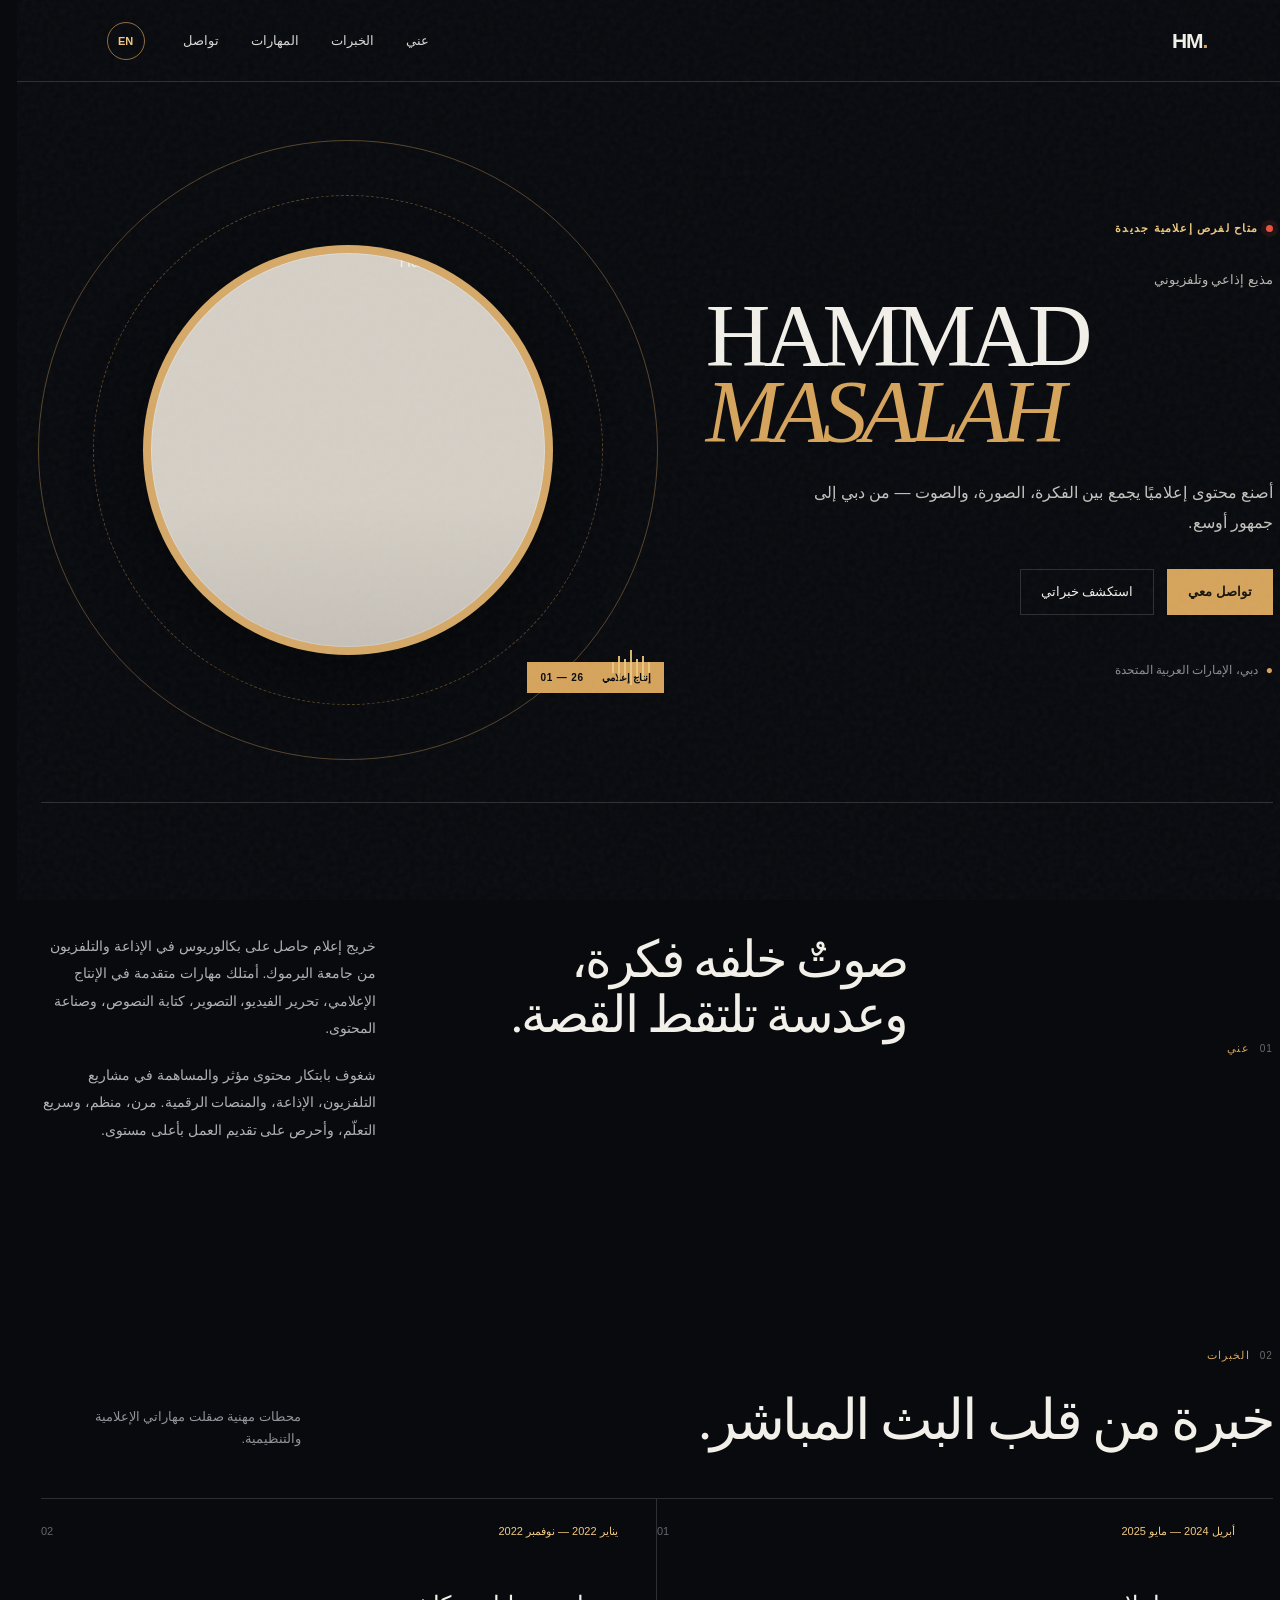
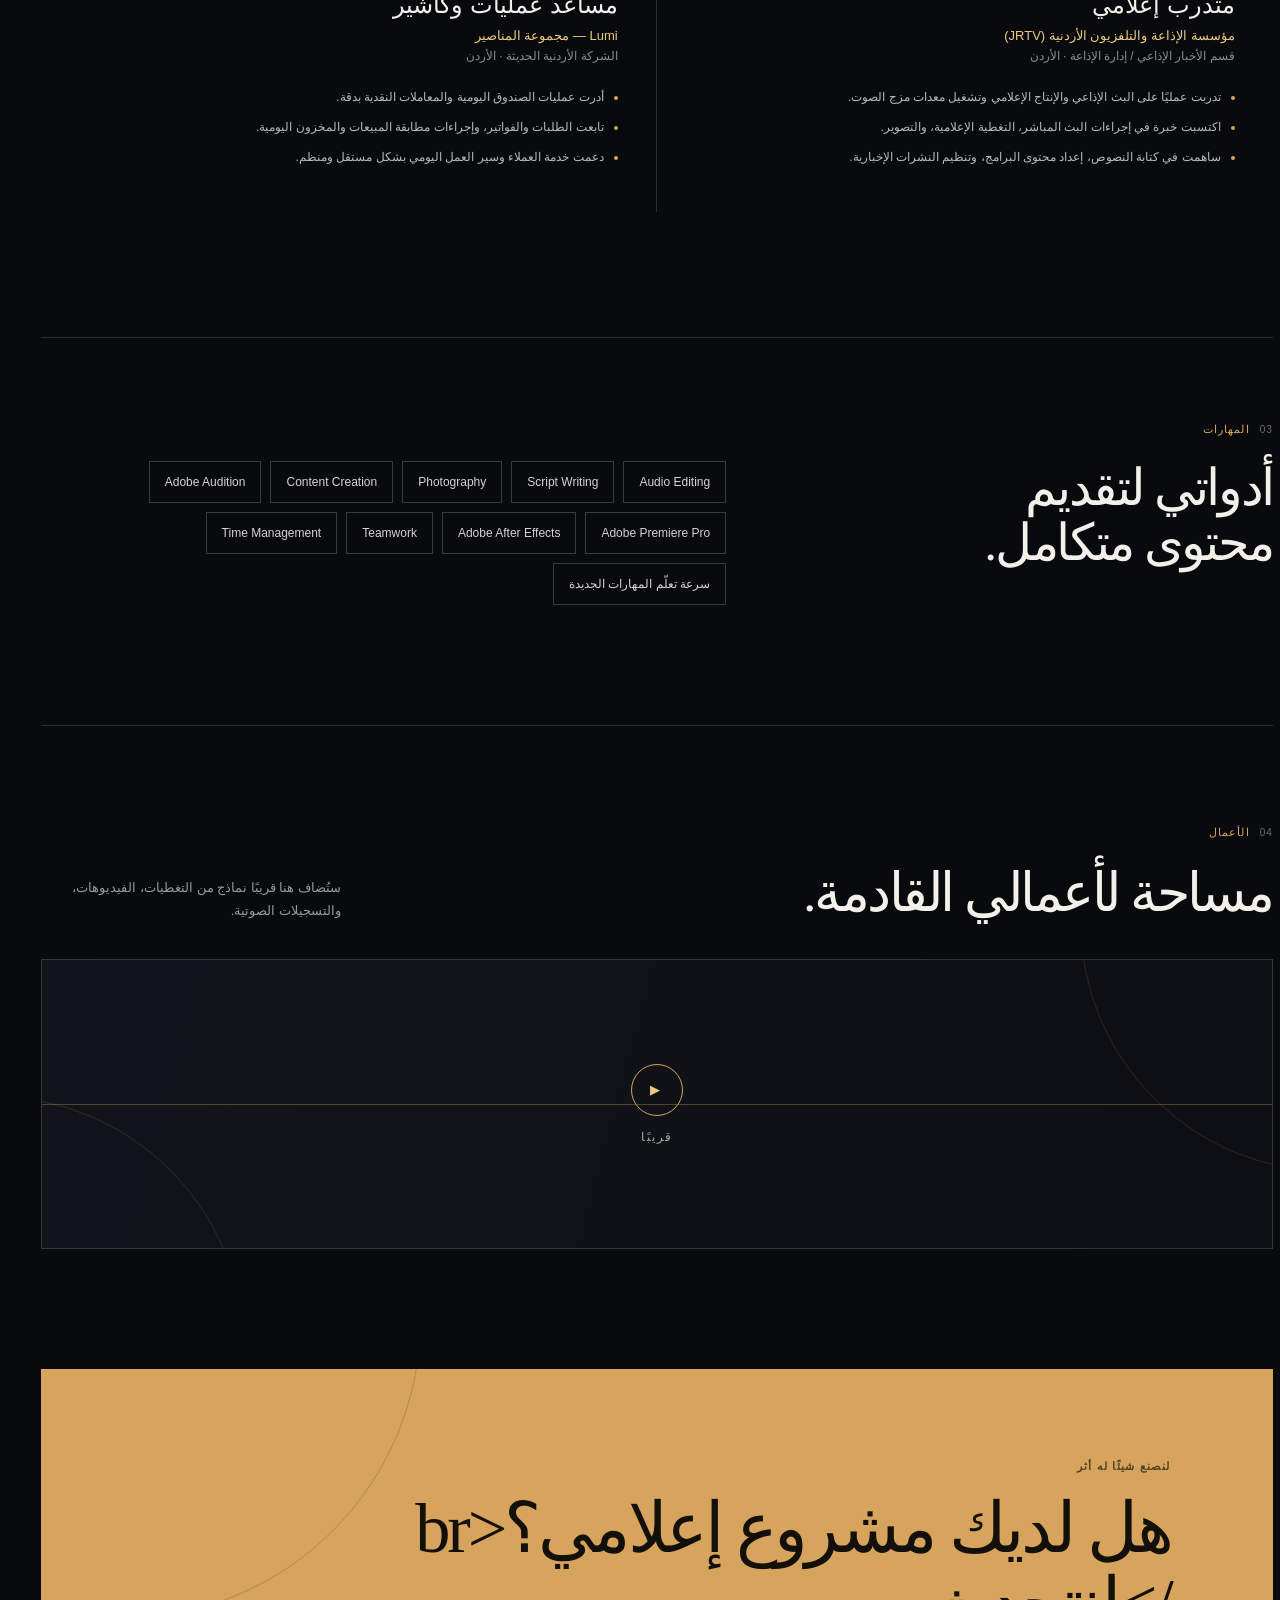
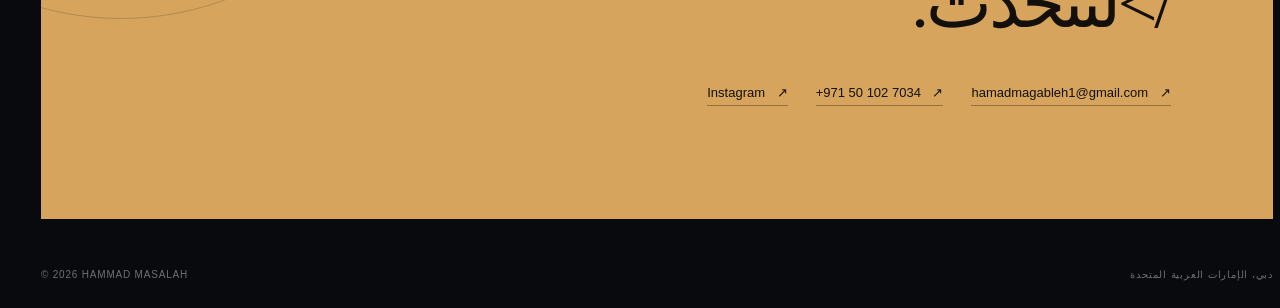
==== index.html @ a9744c27 "Add files via upload" ====
<!doctype html>
<html lang="ar" dir="rtl">
  <head>
    <meta charset="UTF-8" />
    <meta name="viewport" content="width=device-width, initial-scale=1.0" />
    <meta name="description" content="Hammad Masalah — Radio & Television Broadcaster and Media Production Professional based in Dubai." />
    <title>Hammad Masalah | Media Portfolio</title>
    <link rel="stylesheet" href="styles.css" />
  </head>
  <body>
    <div class="grain" aria-hidden="true"></div>

    <header class="site-header">
      <a class="brand" href="#top" aria-label="Hammad Masalah home">HM<span>.</span></a>
      <nav aria-label="التنقل الرئيسي">
        <a href="#about" data-ar="عني" data-en="About">عني</a>
        <a href="#experience" data-ar="الخبرات" data-en="Experience">الخبرات</a>
        <a href="#skills" data-ar="المهارات" data-en="Skills">المهارات</a>
        <a href="#contact" data-ar="تواصل" data-en="Contact">تواصل</a>
      </nav>
      <button class="language-toggle" type="button" aria-label="Switch to English">EN</button>
    </header>

    <main id="top">
      <section class="hero section-shell">
        <div class="hero-copy reveal">
          <div class="eyebrow"><span class="live-dot"></span><span data-ar="متاح لفرص إعلامية جديدة" data-en="Open to new media opportunities">متاح لفرص إعلامية جديدة</span></div>
          <p class="hero-kicker" data-ar="مذيع إذاعي وتلفزيوني" data-en="Radio & Television Broadcaster">مذيع إذاعي وتلفزيوني</p>
          <h1>HAMMAD<br /><em>MASALAH</em></h1>
          <p class="hero-summary" data-ar="أصنع محتوى إعلاميًا يجمع بين الفكرة، الصورة، والصوت — من دبي إلى جمهور أوسع." data-en="I create media content where story, image, and sound come together — from Dubai to a wider audience.">أصنع محتوى إعلاميًا يجمع بين الفكرة، الصورة، والصوت — من دبي إلى جمهور أوسع.</p>
          <div class="hero-actions">
            <a class="button button-primary" href="#contact" data-ar="تواصل معي" data-en="Get in touch">تواصل معي <span aria-hidden="true">↗</span></a>
            <a class="button button-quiet" href="#experience" data-ar="استكشف خبراتي" data-en="Explore my experience">استكشف خبراتي</a>
          </div>
          <div class="location"><span class="location-pin">●</span> <span data-ar="دبي، الإمارات العربية المتحدة" data-en="Dubai, United Arab Emirates">دبي، الإمارات العربية المتحدة</span></div>
        </div>

        <div class="portrait-wrap reveal">
          <div class="portrait-frame">
            <img src="assets/hammad-masalah.jpg" alt="Hammad Masalah" />
          </div>
          <div class="orbit orbit-one"></div>
          <div class="orbit orbit-two"></div>
          <div class="portrait-label">
            <span data-ar="إنتاج إعلامي" data-en="Media Production">إنتاج إعلامي</span>
            <strong>01 — 26</strong>
          </div>
          <div class="audio-lines" aria-hidden="true"><i></i><i></i><i></i><i></i><i></i><i></i><i></i></div>
        </div>
      </section>

      <section id="about" class="about section-shell">
        <div class="section-label"><span>01</span><span data-ar="عني" data-en="About me">عني</span></div>
        <div class="about-content">
          <h2 data-ar="صوتٌ خلفه فكرة، وعدسة تلتقط القصة." data-en="A voice with an idea, and a lens that captures the story.">صوتٌ خلفه فكرة، وعدسة تلتقط القصة.</h2>
          <div class="about-text">
            <p data-ar="خريج إعلام حاصل على بكالوريوس في الإذاعة والتلفزيون من جامعة اليرموك. أمتلك مهارات متقدمة في الإنتاج الإعلامي، تحرير الفيديو، التصوير، كتابة النصوص، وصناعة المحتوى." data-en="A media graduate with a Bachelor's degree in Radio and Television from Yarmouk University. I bring advanced skills in media production, video editing, photography, scriptwriting, and content creation.">خريج إعلام حاصل على بكالوريوس في الإذاعة والتلفزيون من جامعة اليرموك. أمتلك مهارات متقدمة في الإنتاج الإعلامي، تحرير الفيديو، التصوير، كتابة النصوص، وصناعة المحتوى.</p>
            <p data-ar="شغوف بابتكار محتوى مؤثر والمساهمة في مشاريع التلفزيون، الإذاعة، والمنصات الرقمية. مرن، منظم، وسريع التعلّم، وأحرص على تقديم العمل بأعلى مستوى." data-en="I am passionate about creating engaging content and contributing to television, radio, digital media, and creative projects. Flexible, organized, and a fast learner, I am committed to delivering work to the highest standard.">شغوف بابتكار محتوى مؤثر والمساهمة في مشاريع التلفزيون، الإذاعة، والمنصات الرقمية. مرن، منظم، وسريع التعلّم، وأحرص على تقديم العمل بأعلى مستوى.</p>
          </div>
        </div>
      </section>

      <section id="experience" class="experience section-shell">
        <div class="section-label"><span>02</span><span data-ar="الخبرات" data-en="Experience">الخبرات</span></div>
        <div class="experience-heading">
          <h2 data-ar="خبرة من قلب البث المباشر." data-en="Experience from the heart of live broadcasting.">خبرة من قلب البث المباشر.</h2>
          <p data-ar="محطات مهنية صقلت مهاراتي الإعلامية والتنظيمية." data-en="Professional milestones that shaped my media and organizational skills.">محطات مهنية صقلت مهاراتي الإعلامية والتنظيمية.</p>
        </div>
        <div class="timeline">
          <article class="experience-card">
            <div class="card-top"><span class="period" data-ar="أبريل 2024 — مايو 2025" data-en="Apr 2024 — May 2025">أبريل 2024 — مايو 2025</span><span class="number">01</span></div>
            <h3 data-ar="متدرب إعلامي" data-en="Media Intern">متدرب إعلامي</h3>
            <p class="company" data-ar="مؤسسة الإذاعة والتلفزيون الأردنية (JRTV)" data-en="Jordan Radio and Television Corporation (JRTV)">مؤسسة الإذاعة والتلفزيون الأردنية (JRTV)</p>
            <p class="department" data-ar="قسم الأخبار الإذاعي / إدارة الإذاعة · الأردن" data-en="Radio News Department / Radio Management · Jordan">قسم الأخبار الإذاعي / إدارة الإذاعة · الأردن</p>
            <ul>
              <li data-ar="تدربت عمليًا على البث الإذاعي والإنتاج الإعلامي وتشغيل معدات مزج الصوت." data-en="Completed hands-on training in radio broadcasting, media production, and audio-mixing equipment.">تدربت عمليًا على البث الإذاعي والإنتاج الإعلامي وتشغيل معدات مزج الصوت.</li>
              <li data-ar="اكتسبت خبرة في إجراءات البث المباشر، التغطية الإعلامية، والتصوير." data-en="Gained experience in live-broadcast procedures, media coverage, and photography.">اكتسبت خبرة في إجراءات البث المباشر، التغطية الإعلامية، والتصوير.</li>
              <li data-ar="ساهمت في كتابة النصوص، إعداد محتوى البرامج، وتنظيم النشرات الإخبارية." data-en="Contributed to scriptwriting, programme-content preparation, and organizing radio news bulletins.">ساهمت في كتابة النصوص، إعداد محتوى البرامج، وتنظيم النشرات الإخبارية.</li>
            </ul>
          </article>
          <article class="experience-card">
            <div class="card-top"><span class="period" data-ar="يناير 2022 — نوفمبر 2022" data-en="Jan 2022 — Nov 2022">يناير 2022 — نوفمبر 2022</span><span class="number">02</span></div>
            <h3 data-ar="مساعد عمليات وكاشير" data-en="Cashier & Operations Assistant">مساعد عمليات وكاشير</h3>
            <p class="company" data-ar="Lumi — مجموعة المناصير" data-en="Lumi — Al-Manaseer Group">Lumi — مجموعة المناصير</p>
            <p class="department" data-ar="الشركة الأردنية الحديثة · الأردن" data-en="Jordanian Modern Company · Jordan">الشركة الأردنية الحديثة · الأردن</p>
            <ul>
              <li data-ar="أدرت عمليات الصندوق اليومية والمعاملات النقدية بدقة." data-en="Managed daily cashier operations and cash transactions accurately.">أدرت عمليات الصندوق اليومية والمعاملات النقدية بدقة.</li>
              <li data-ar="تابعت الطلبات والفواتير، وإجراءات مطابقة المبيعات والمخزون اليومية." data-en="Processed orders and invoices, and completed daily sales and inventory reconciliations.">تابعت الطلبات والفواتير، وإجراءات مطابقة المبيعات والمخزون اليومية.</li>
              <li data-ar="دعمت خدمة العملاء وسير العمل اليومي بشكل مستقل ومنظم." data-en="Supported customer service and kept day-to-day operations running smoothly and independently.">دعمت خدمة العملاء وسير العمل اليومي بشكل مستقل ومنظم.</li>
            </ul>
          </article>
        </div>
      </section>

      <section id="skills" class="skills section-shell">
        <div class="section-label"><span>03</span><span data-ar="المهارات" data-en="Skills">المهارات</span></div>
        <div class="skills-grid">
          <h2 data-ar="أدواتي لتقديم محتوى متكامل." data-en="My toolkit for complete media stories.">أدواتي لتقديم محتوى متكامل.</h2>
          <div class="skill-list" aria-label="Skills">
            <span>Audio Editing</span><span>Script Writing</span><span>Photography</span><span>Content Creation</span><span>Adobe Audition</span><span>Adobe Premiere Pro</span><span>Adobe After Effects</span><span>Teamwork</span><span>Time Management</span><span data-ar="سرعة تعلّم المهارات الجديدة" data-en="Fast Learner">سرعة تعلّم المهارات الجديدة</span>
          </div>
        </div>
      </section>

      <section class="work section-shell">
        <div class="section-label"><span>04</span><span data-ar="الأعمال" data-en="Work">الأعمال</span></div>
        <div class="work-intro"><h2 data-ar="مساحة لأعمالي القادمة." data-en="A space for my upcoming work.">مساحة لأعمالي القادمة.</h2><p data-ar="ستُضاف هنا قريبًا نماذج من التغطيات، الفيديوهات، والتسجيلات الصوتية." data-en="Selected coverage, video, and audio work will be added here soon.">ستُضاف هنا قريبًا نماذج من التغطيات، الفيديوهات، والتسجيلات الصوتية.</p></div>
        <div class="work-placeholder"><span class="play-icon">▶</span><span data-ar="قريبًا" data-en="Coming soon">قريبًا</span><div class="scan-line"></div></div>
      </section>

      <section id="contact" class="contact section-shell">
        <div class="contact-glow"></div>
        <p class="eyebrow" data-ar="لنصنع شيئًا له أثر" data-en="Let's create something with impact">لنصنع شيئًا له أثر</p>
        <h2 data-ar="هل لديك مشروع إعلامي؟<br />لنتحدث." data-en="Have a media project?<br />Let's talk.">هل لديك مشروع إعلامي؟<br />لنتحدث.</h2>
        <div class="contact-links">
          <a href="mailto:hamadmagableh1@gmail.com">hamadmagableh1@gmail.com <span>↗</span></a>
          <a href="https://wa.me/971501027034" target="_blank" rel="noreferrer">+971 50 102 7034 <span>↗</span></a>
          <a href="https://www.instagram.com/hammad_mgableh" target="_blank" rel="noreferrer">Instagram <span>↗</span></a>
        </div>
      </section>
    </main>

    <footer><span>© <span id="year"></span> HAMMAD MASALAH</span><span data-ar="دبي، الإمارات العربية المتحدة" data-en="Dubai, United Arab Emirates">دبي، الإمارات العربية المتحدة</span></footer>
    <script src="app.js"></script>
  </body>
</html>
---- styles.css ----
:root {
  --ink: #080a0e;
  --ink-soft: #10131a;
  --paper: #f2f0e9;
  --muted: #a6a9ad;
  --line: rgba(242, 240, 233, 0.16);
  --gold: #d6a45c;
  --gold-light: #f0c981;
  --sans: Arial, Tahoma, "Segoe UI", sans-serif;
  --display: Georgia, "Times New Roman", serif;
}

* { box-sizing: border-box; }
html { scroll-behavior: smooth; }
body { margin: 0; background: var(--ink); color: var(--paper); font-family: var(--sans); overflow-x: hidden; }
body[dir="ltr"] { font-family: Arial, "Segoe UI", sans-serif; }
a { color: inherit; text-decoration: none; }
.grain { position: fixed; inset: 0; pointer-events: none; z-index: 10; opacity: .055; background-image: url("data:image/svg+xml,%3Csvg viewBox='0 0 180 180' xmlns='http://www.w3.org/2000/svg'%3E%3Cfilter id='n'%3E%3CfeTurbulence type='fractalNoise' baseFrequency='.9' numOctaves='4' stitchTiles='stitch'/%3E%3C/filter%3E%3Crect width='100%25' height='100%25' filter='url(%23n)' opacity='.75'/%3E%3C/svg%3E"); }
.site-header { min-height: 82px; padding: 0 clamp(24px, 7vw, 110px); border-bottom: 1px solid var(--line); display: flex; align-items: center; justify-content: space-between; position: relative; z-index: 2; }
.brand { font-size: 21px; line-height: 1; font-weight: 800; letter-spacing: -1px; direction: ltr; }
.brand span { color: var(--gold); }
nav { display: flex; align-items: center; gap: clamp(16px, 2.5vw, 38px); margin-inline-start: auto; margin-inline-end: clamp(16px, 3vw, 42px); }
nav a { color: #d8d8d6; font-size: 13px; transition: color .2s; } nav a:hover { color: var(--gold-light); }
.language-toggle { border: 1px solid rgba(214, 164, 92, .65); background: transparent; color: var(--gold-light); cursor: pointer; border-radius: 50%; width: 38px; height: 38px; font-size: 11px; font-weight: 700; transition: background .2s, color .2s; }
.language-toggle:hover { background: var(--gold); color: var(--ink); }
.section-shell { width: min(1240px, calc(100% - 48px)); margin-inline: auto; }
.hero { min-height: 720px; display: grid; grid-template-columns: .96fr 1.04fr; align-items: center; gap: 50px; padding-block: 70px 55px; position: relative; }
.hero-copy { position: relative; z-index: 1; }
.eyebrow { color: var(--gold-light); font-size: 11px; font-weight: 700; letter-spacing: .11em; text-transform: uppercase; display: flex; align-items: center; gap: 8px; }
.live-dot { width: 7px; height: 7px; display: inline-block; background: #e75240; border-radius: 50%; box-shadow: 0 0 0 5px rgba(231,82,64,.1); }
.hero-kicker { margin: 37px 0 10px; color: #b9b6af; font-size: 13px; }
h1 { margin: 0; font-family: var(--display); font-weight: 400; font-size: clamp(58px, 7vw, 102px); line-height: .84; letter-spacing: -.07em; direction: ltr; text-align: start; }
h1 em { color: var(--gold); font-style: italic; font-weight: 400; }
.hero-summary { color: #c4c3bf; line-height: 1.9; max-width: 470px; font-size: 16px; margin: 30px 0; }
.hero-actions { display: flex; flex-wrap: wrap; gap: 13px; }
.button { display: inline-flex; align-items: center; justify-content: center; min-height: 46px; padding: 0 20px; font-size: 13px; gap: 16px; border: 1px solid var(--line); transition: transform .2s, background .2s, color .2s; }
.button:hover { transform: translateY(-2px); }.button-primary { background: var(--gold); border-color: var(--gold); color: #17130d; font-weight: 700; }.button-primary:hover { background: var(--gold-light); }.button-quiet { color: var(--paper); }.button-quiet:hover { background: rgba(255,255,255,.06); }
.location { margin-top: 48px; font-size: 12px; color: #898d92; display: flex; gap: 8px; align-items: center; }.location-pin { color: var(--gold); font-size: 12px; }
.portrait-wrap { min-height: 560px; position: relative; display: grid; place-items: center; }
.portrait-frame { width: min(410px, 75vw); aspect-ratio: 1; position: relative; overflow: hidden; background: #d6d0c7; border-radius: 50%; border: 8px solid rgba(214,164,92,.88); box-shadow: 0 24px 70px rgba(0,0,0,.42), inset 0 0 0 1px rgba(255,255,255,.25); z-index: 1; }
.portrait-frame::after { content: ""; position: absolute; inset: 0; border-radius: inherit; background: linear-gradient(180deg, transparent 62%, rgba(7,8,12,.08)); }.portrait-frame img { width: 100%; height: 100%; object-fit: cover; object-position: center top; display: block; }
.orbit { position: absolute; border: 1px solid rgba(214,164,92,.38); border-radius: 50%; z-index: 0; }.orbit-one { width: 620px; height: 620px; }.orbit-two { width: 510px; height: 510px; border-style: dashed; transform: rotate(30deg); }
.portrait-label { position: absolute; z-index: 2; bottom: 37px; inset-inline-start: -8px; color: var(--ink); background: var(--gold); padding: 10px 13px; display: flex; align-items: center; gap: 18px; font-size: 10px; font-weight: 700; }.portrait-label strong { font-size: 10px; letter-spacing: .08em; direction: ltr; }
.audio-lines { position: absolute; inset-inline-end: 6px; bottom: 43px; height: 38px; z-index: 2; display: flex; gap: 4px; align-items: center; direction: ltr; }.audio-lines i { display: block; width: 2px; background: var(--gold-light); opacity: .9; }.audio-lines i:nth-child(1), .audio-lines i:nth-child(7) { height: 11px; }.audio-lines i:nth-child(2), .audio-lines i:nth-child(6) { height: 24px; }.audio-lines i:nth-child(3), .audio-lines i:nth-child(5) { height: 18px; }.audio-lines i:nth-child(4) { height: 35px; }
.section-label { display: flex; align-items: center; gap: 10px; color: var(--gold); font-size: 11px; letter-spacing: .1em; text-transform: uppercase; }.section-label span:first-child { color: #6d6c68; font-size: 10px; }
.about { padding-block: 130px; border-top: 1px solid var(--line); display: grid; grid-template-columns: .28fr .72fr; gap: 30px; }.about-content { display: grid; grid-template-columns: 1.15fr .85fr; gap: clamp(35px, 6vw, 96px); }.about h2, .experience h2, .skills h2, .work h2, .contact h2 { font-family: var(--display); font-weight: 400; letter-spacing: -.045em; line-height: 1.07; margin: 0; }.about h2 { font-size: clamp(35px, 4vw, 56px); }.about-text { color: #afb1b2; font-size: 14px; line-height: 1.95; }.about-text p { margin: 0 0 20px; }
.experience { padding-block: 55px 125px; }.experience-heading { display: flex; justify-content: space-between; gap: 20px; align-items: end; margin: 28px 0 48px; }.experience h2 { font-size: clamp(37px, 4.4vw, 64px); }.experience-heading p { margin: 0; color: #919398; font-size: 13px; max-width: 260px; line-height: 1.7; }.timeline { display: grid; grid-template-columns: repeat(2, 1fr); border-top: 1px solid var(--line); }.experience-card { padding: 26px clamp(20px, 3vw, 42px) 36px 0; }.experience-card + .experience-card { border-inline-start: 1px solid var(--line); padding-inline-start: clamp(20px, 3vw, 42px); padding-inline-end: 0; }.card-top { display: flex; justify-content: space-between; color: var(--gold-light); font-size: 11px; margin-bottom: 53px; }.number { color: #64666b; direction: ltr; }.experience-card h3 { font-size: 24px; margin: 0 0 9px; font-weight: 500; }.company { margin: 0; font-size: 13px; color: var(--gold-light); }.department { color: #878b91; font-size: 12px; margin: 6px 0 24px; }.experience-card ul { padding: 0; margin: 0; list-style: none; color: #b7b8b8; font-size: 12px; line-height: 1.8; }.experience-card li { position: relative; padding-inline-start: 14px; margin-bottom: 8px; }.experience-card li::before { content: ""; position: absolute; width: 4px; height: 4px; border-radius: 50%; background: var(--gold); top: .76em; inset-inline-start: 0; }
.skills { padding-block: 85px 120px; border-block: 1px solid var(--line); }.skills-grid { display: grid; grid-template-columns: .43fr .57fr; gap: 30px; margin-top: 25px; }.skills h2 { font-size: clamp(36px, 4vw, 54px); max-width: 380px; }.skill-list { display: flex; gap: 9px; flex-wrap: wrap; align-content: start; }.skill-list span { padding: 13px 15px; border: 1px solid rgba(242,240,233,.21); color: #d5d4d0; font-size: 12px; transition: border-color .2s, color .2s, background .2s; }.skill-list span:hover { border-color: var(--gold); color: var(--gold-light); background: rgba(214,164,92,.06); }
.work { padding-block: 100px 120px; }.work-intro { display: flex; justify-content: space-between; align-items: end; gap: 22px; margin: 26px 0 36px; }.work h2 { font-size: clamp(36px, 4.2vw, 58px); }.work-intro p { max-width: 300px; color: #96999e; font-size: 13px; line-height: 1.75; margin: 0; }.work-placeholder { height: 290px; border: 1px solid var(--line); display: grid; place-content: center; justify-items: center; gap: 14px; position: relative; overflow: hidden; color: #a9a9a5; font-size: 12px; letter-spacing: .12em; text-transform: uppercase; background: linear-gradient(105deg, #11141a, #0d0f14); }.work-placeholder::before, .work-placeholder::after { content: ""; width: 500px; height: 500px; position: absolute; border: 1px solid rgba(214,164,92,.16); border-radius: 50%; }.work-placeholder::before { inset-inline-start: -310px; top: -290px; }.work-placeholder::after { inset-inline-end: -300px; bottom: -350px; }.play-icon { width: 52px; height: 52px; display: grid; place-items: center; border: 1px solid var(--gold); border-radius: 50%; color: var(--gold-light); padding-inline-start: 2px; font-size: 13px; z-index: 1; }.work-placeholder > span:not(.play-icon) { z-index: 1; }.scan-line { position: absolute; width: 100%; height: 1px; background: rgba(214,164,92,.55); top: 50%; opacity: .6; }
.contact { margin-bottom: 50px; min-height: 450px; padding: 80px clamp(28px, 8vw, 115px); background: #d6a45c; color: #13100c; position: relative; overflow: hidden; }.contact-glow { position: absolute; width: 600px; height: 600px; border: 1px solid rgba(0,0,0,.16); border-radius: 50%; inset-inline-end: -220px; top: -350px; }.contact .eyebrow { color: #514025; position: relative; }.contact h2 { font-size: clamp(43px, 5.5vw, 74px); margin: 18px 0 44px; position: relative; }.contact-links { display: flex; flex-wrap: wrap; gap: 11px 28px; position: relative; }.contact-links a { border-bottom: 1px solid rgba(19,16,12,.35); padding-bottom: 5px; font-size: 13px; direction: ltr; }.contact-links a span { margin-inline-start: 8px; }.contact-links a:hover { border-color: #13100c; }
footer { width: min(1240px, calc(100% - 48px)); margin: auto; padding: 0 0 28px; color: #6d7075; font-size: 10px; letter-spacing: .08em; display: flex; justify-content: space-between; direction: ltr; }
.reveal { animation: show .8s both; }.portrait-wrap { animation-delay: .15s; } @keyframes show { from { opacity: 0; transform: translateY(15px); } to { opacity: 1; transform: translateY(0); } }
body[dir="ltr"] h1 { letter-spacing: -.07em; } body[dir="ltr"] .hero-summary, body[dir="ltr"] .about-text, body[dir="ltr"] .experience-card, body[dir="ltr"] .work-intro, body[dir="ltr"] .experience-heading { direction: ltr; text-align: left; } body[dir="ltr"] .experience-card { padding-right: clamp(20px, 3vw, 42px); padding-left: 0; } body[dir="ltr"] .experience-card + .experience-card { padding-left: clamp(20px, 3vw, 42px); padding-right: 0; } body[dir="ltr"] .experience-card li { padding-left: 14px; } body[dir="ltr"] .experience-card li::before { left: 0; }
@media (max-width: 760px) { .site-header { min-height: 68px; padding-inline: 24px; } nav { display: none; }.hero { min-height: auto; grid-template-columns: 1fr; padding-top: 70px; gap: 30px; }.hero-copy { order: 2; }.portrait-wrap { min-height: 420px; order: 1; }.portrait-frame { width: min(300px, 78vw); }.orbit-one { width: 415px; height: 415px; }.orbit-two { width: 350px; height: 350px; }.hero-summary { font-size: 14px; }.location { margin-top: 30px; }.about { padding-block: 85px; grid-template-columns: 1fr; }.about-content { grid-template-columns: 1fr; gap: 28px; }.experience { padding-bottom: 80px; }.experience-heading, .work-intro { display: block; }.experience-heading p, .work-intro p { margin-top: 15px; }.timeline { grid-template-columns: 1fr; }.experience-card { padding: 24px 0 32px; }.experience-card + .experience-card { border-inline-start: 0; border-top: 1px solid var(--line); padding: 26px 0 32px; }.skills { padding-block: 70px; }.skills-grid { grid-template-columns: 1fr; }.work { padding-block: 75px; }.work-placeholder { height: 220px; }.contact { width: 100%; margin-bottom: 35px; padding: 65px 24px; min-height: 400px; }.contact h2 { margin-top: 16px; } footer { width: calc(100% - 48px); gap: 10px; line-height: 1.5; } }
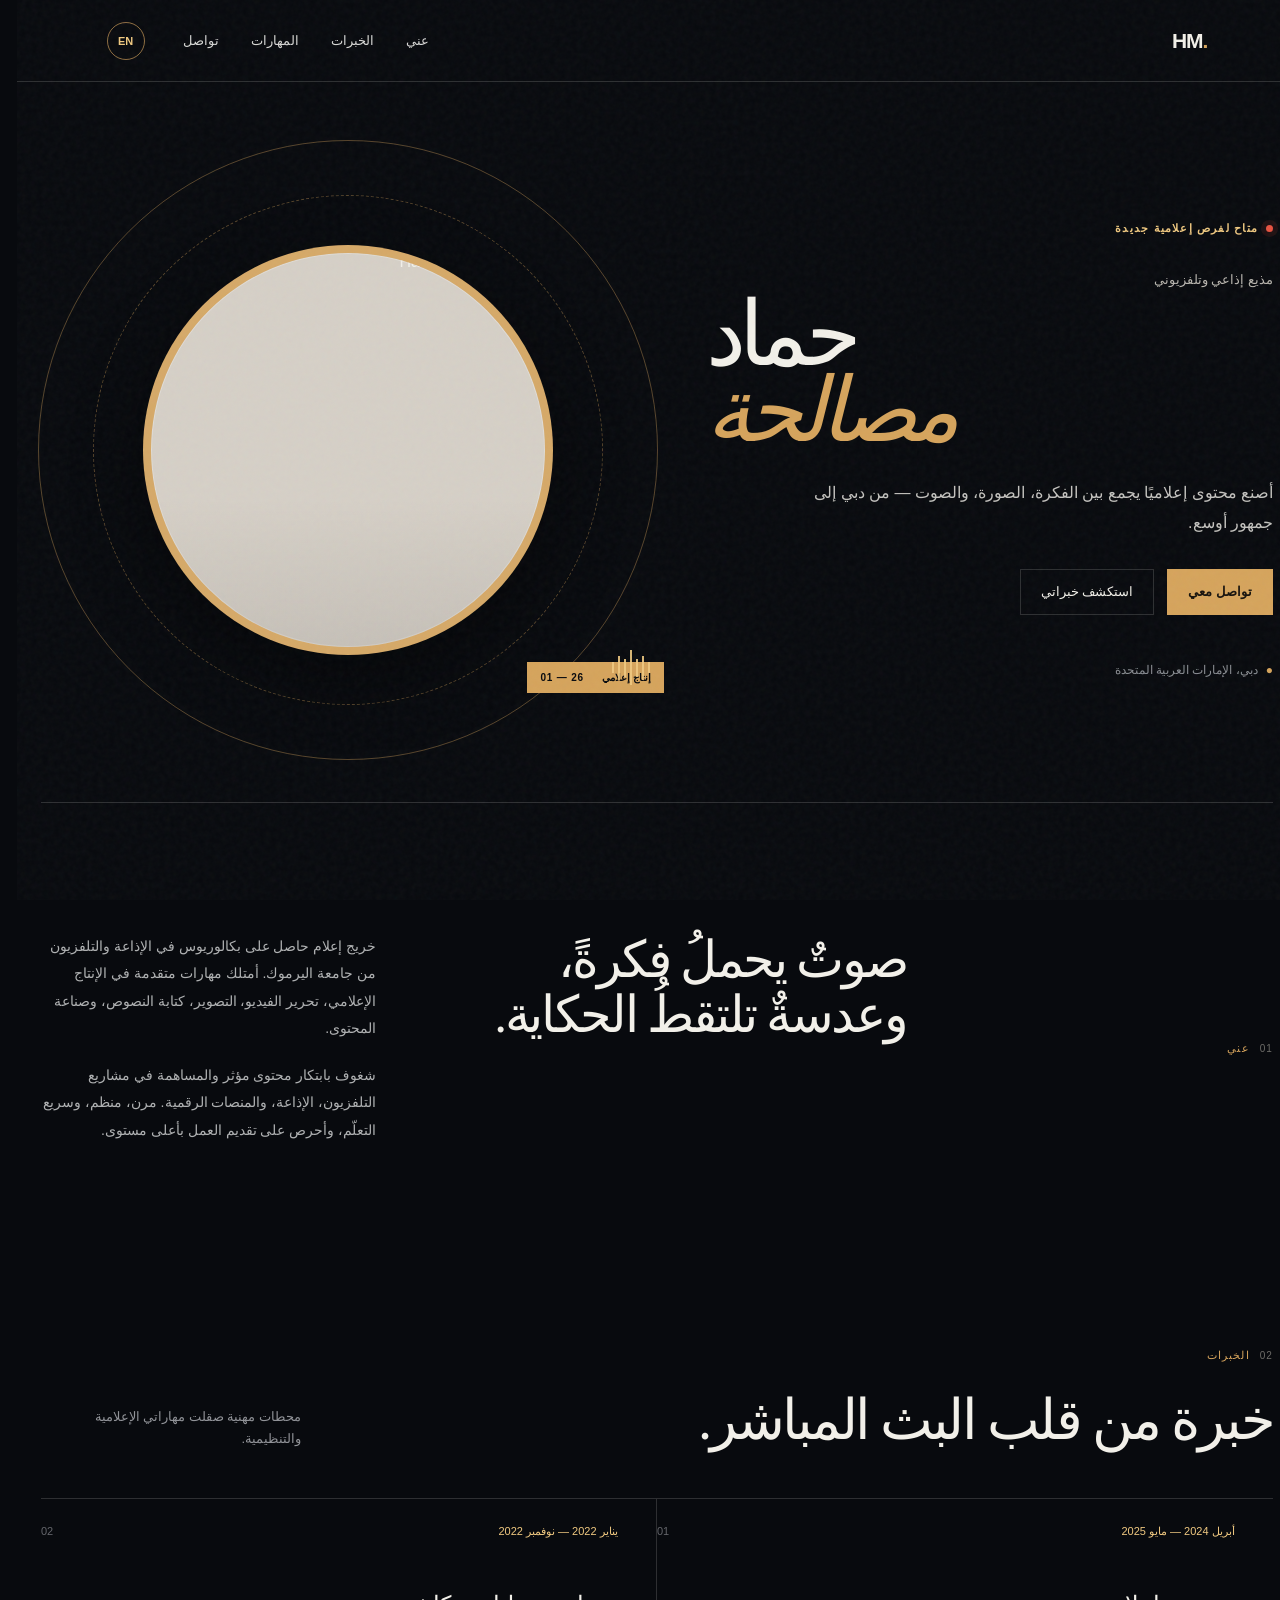
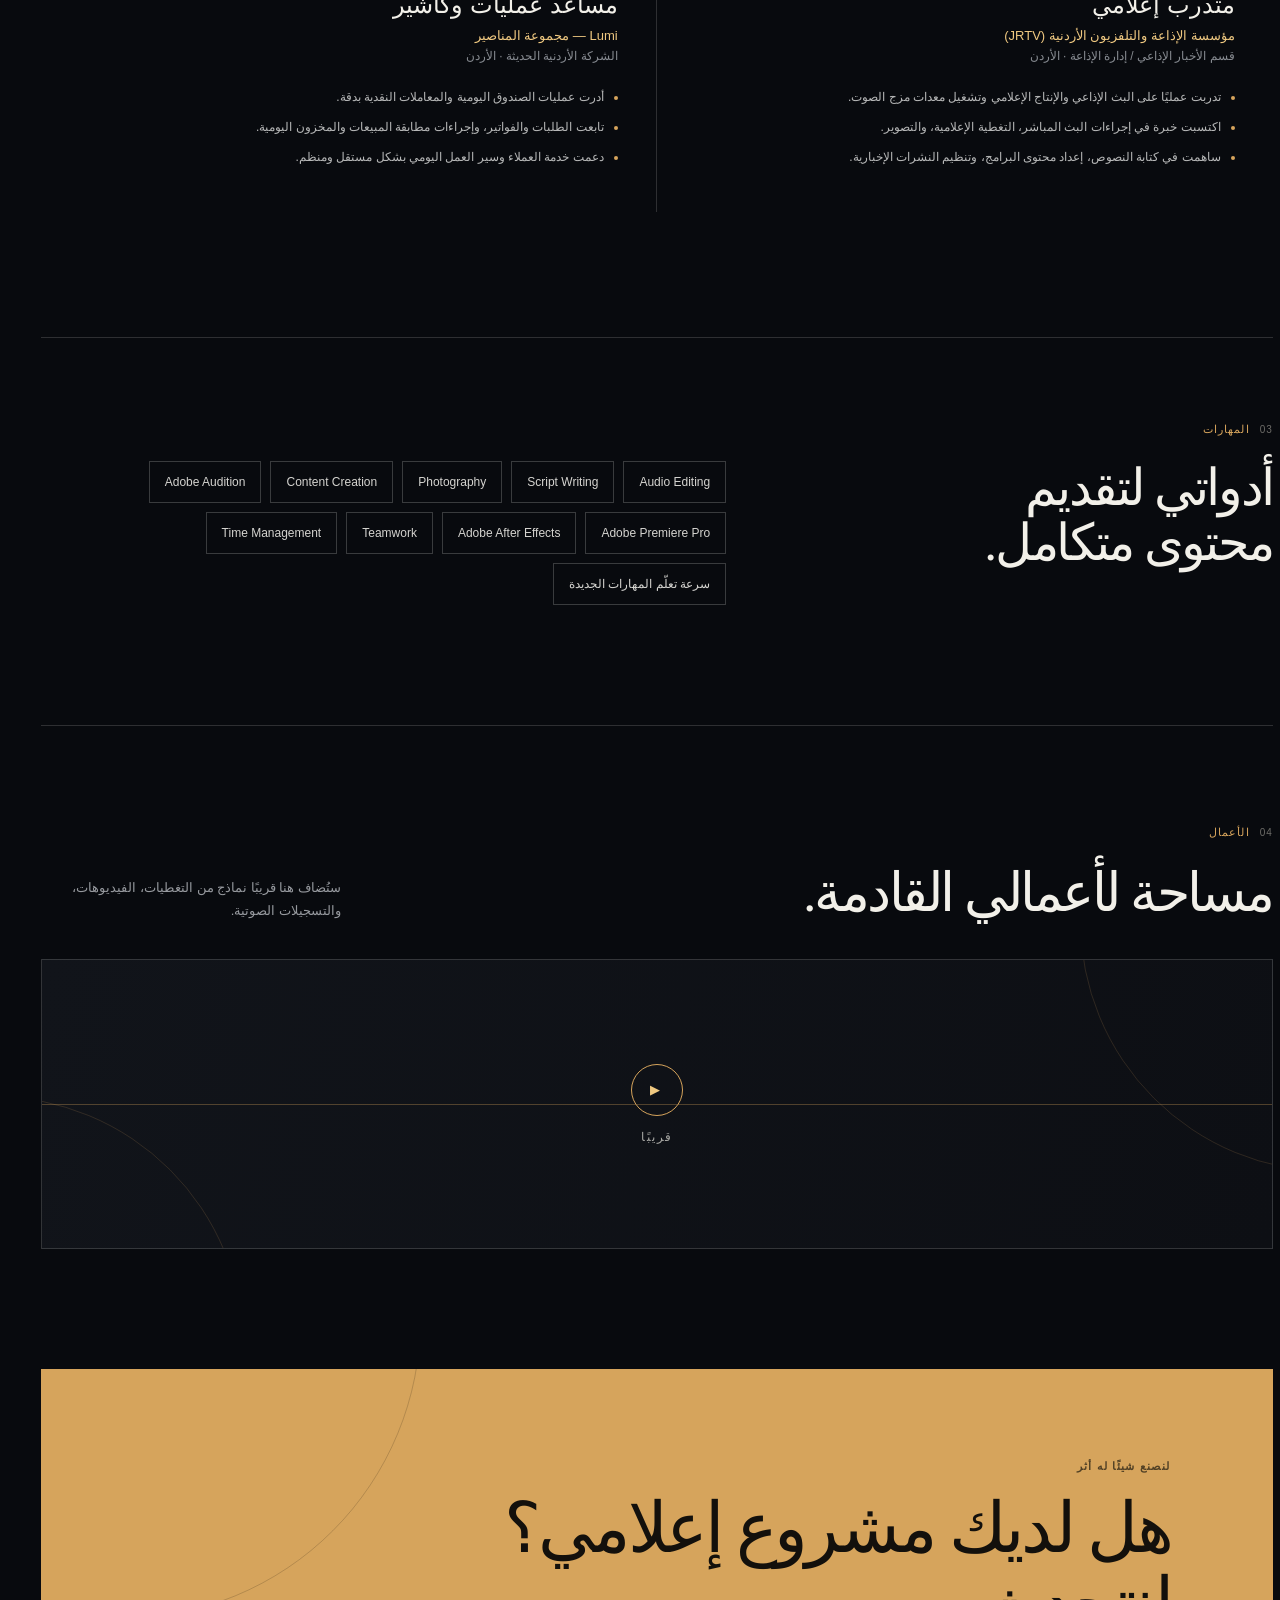
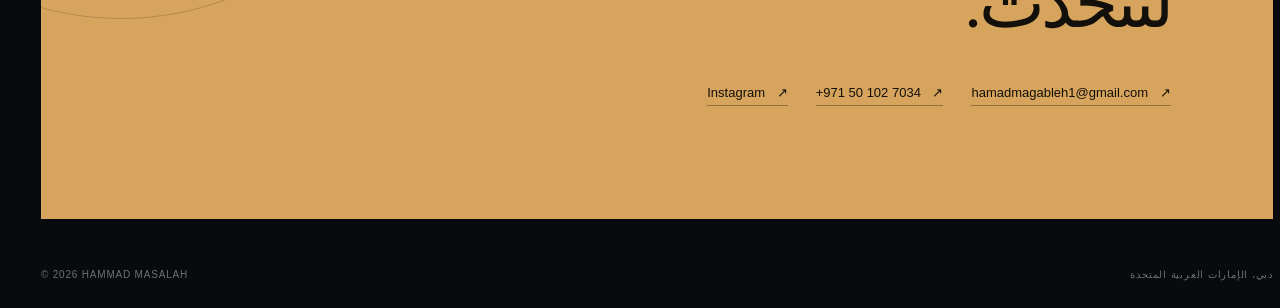
==== commit 961b80f4: "Correct Arabic name and about text" ====
--- a/index.html
+++ b/index.html
@@ -9,7 +9,6 @@
   </head>
   <body>
     <div class="grain" aria-hidden="true"></div>
-
     <header class="site-header">
       <a class="brand" href="#top" aria-label="Hammad Masalah home">HM<span>.</span></a>
       <nav aria-label="التنقل الرئيسي">
@@ -20,13 +19,12 @@
       </nav>
       <button class="language-toggle" type="button" aria-label="Switch to English">EN</button>
     </header>
-
     <main id="top">
       <section class="hero section-shell">
         <div class="hero-copy reveal">
           <div class="eyebrow"><span class="live-dot"></span><span data-ar="متاح لفرص إعلامية جديدة" data-en="Open to new media opportunities">متاح لفرص إعلامية جديدة</span></div>
           <p class="hero-kicker" data-ar="مذيع إذاعي وتلفزيوني" data-en="Radio & Television Broadcaster">مذيع إذاعي وتلفزيوني</p>
-          <h1>HAMMAD<br /><em>MASALAH</em></h1>
+          <h1 data-ar="حماد<br /><em>مصالحة</em>" data-en="HAMMAD<br /><em>MASALHA</em>">HAMMAD<br /><em>MASALHA</em></h1>
           <p class="hero-summary" data-ar="أصنع محتوى إعلاميًا يجمع بين الفكرة، الصورة، والصوت — من دبي إلى جمهور أوسع." data-en="I create media content where story, image, and sound come together — from Dubai to a wider audience.">أصنع محتوى إعلاميًا يجمع بين الفكرة، الصورة، والصوت — من دبي إلى جمهور أوسع.</p>
           <div class="hero-actions">
             <a class="button button-primary" href="#contact" data-ar="تواصل معي" data-en="Get in touch">تواصل معي <span aria-hidden="true">↗</span></a>
@@ -34,92 +32,35 @@
           </div>
           <div class="location"><span class="location-pin">●</span> <span data-ar="دبي، الإمارات العربية المتحدة" data-en="Dubai, United Arab Emirates">دبي، الإمارات العربية المتحدة</span></div>
         </div>
-
         <div class="portrait-wrap reveal">
-          <div class="portrait-frame">
-            <img src="assets/hammad-masalah.jpg" alt="Hammad Masalah" />
-          </div>
-          <div class="orbit orbit-one"></div>
-          <div class="orbit orbit-two"></div>
-          <div class="portrait-label">
-            <span data-ar="إنتاج إعلامي" data-en="Media Production">إنتاج إعلامي</span>
-            <strong>01 — 26</strong>
-          </div>
+          <div class="portrait-frame"><img src="assets/hammad-masalah.jpg" alt="Hammad Masalah" /></div>
+          <div class="orbit orbit-one"></div><div class="orbit orbit-two"></div>
+          <div class="portrait-label"><span data-ar="إنتاج إعلامي" data-en="Media Production">إنتاج إعلامي</span><strong>01 — 26</strong></div>
           <div class="audio-lines" aria-hidden="true"><i></i><i></i><i></i><i></i><i></i><i></i><i></i></div>
         </div>
       </section>
-
       <section id="about" class="about section-shell">
         <div class="section-label"><span>01</span><span data-ar="عني" data-en="About me">عني</span></div>
         <div class="about-content">
-          <h2 data-ar="صوتٌ خلفه فكرة، وعدسة تلتقط القصة." data-en="A voice with an idea, and a lens that captures the story.">صوتٌ خلفه فكرة، وعدسة تلتقط القصة.</h2>
+          <h2 data-ar="صوتٌ يحملُ فكرةً، وعدسةٌ تلتقطُ الحكاية." data-en="A voice with an idea, and a lens that captures the story.">صوتٌ يحملُ فكرةً، وعدسةٌ تلتقطُ الحكاية.</h2>
           <div class="about-text">
             <p data-ar="خريج إعلام حاصل على بكالوريوس في الإذاعة والتلفزيون من جامعة اليرموك. أمتلك مهارات متقدمة في الإنتاج الإعلامي، تحرير الفيديو، التصوير، كتابة النصوص، وصناعة المحتوى." data-en="A media graduate with a Bachelor's degree in Radio and Television from Yarmouk University. I bring advanced skills in media production, video editing, photography, scriptwriting, and content creation.">خريج إعلام حاصل على بكالوريوس في الإذاعة والتلفزيون من جامعة اليرموك. أمتلك مهارات متقدمة في الإنتاج الإعلامي، تحرير الفيديو، التصوير، كتابة النصوص، وصناعة المحتوى.</p>
             <p data-ar="شغوف بابتكار محتوى مؤثر والمساهمة في مشاريع التلفزيون، الإذاعة، والمنصات الرقمية. مرن، منظم، وسريع التعلّم، وأحرص على تقديم العمل بأعلى مستوى." data-en="I am passionate about creating engaging content and contributing to television, radio, digital media, and creative projects. Flexible, organized, and a fast learner, I am committed to delivering work to the highest standard.">شغوف بابتكار محتوى مؤثر والمساهمة في مشاريع التلفزيون، الإذاعة، والمنصات الرقمية. مرن، منظم، وسريع التعلّم، وأحرص على تقديم العمل بأعلى مستوى.</p>
           </div>
         </div>
       </section>
-
       <section id="experience" class="experience section-shell">
         <div class="section-label"><span>02</span><span data-ar="الخبرات" data-en="Experience">الخبرات</span></div>
-        <div class="experience-heading">
-          <h2 data-ar="خبرة من قلب البث المباشر." data-en="Experience from the heart of live broadcasting.">خبرة من قلب البث المباشر.</h2>
-          <p data-ar="محطات مهنية صقلت مهاراتي الإعلامية والتنظيمية." data-en="Professional milestones that shaped my media and organizational skills.">محطات مهنية صقلت مهاراتي الإعلامية والتنظيمية.</p>
-        </div>
+        <div class="experience-heading"><h2 data-ar="خبرة من قلب البث المباشر." data-en="Experience from the heart of live broadcasting.">خبرة من قلب البث المباشر.</h2><p data-ar="محطات مهنية صقلت مهاراتي الإعلامية والتنظيمية." data-en="Professional milestones that shaped my media and organizational skills.">محطات مهنية صقلت مهاراتي الإعلامية والتنظيمية.</p></div>
         <div class="timeline">
-          <article class="experience-card">
-            <div class="card-top"><span class="period" data-ar="أبريل 2024 — مايو 2025" data-en="Apr 2024 — May 2025">أبريل 2024 — مايو 2025</span><span class="number">01</span></div>
-            <h3 data-ar="متدرب إعلامي" data-en="Media Intern">متدرب إعلامي</h3>
-            <p class="company" data-ar="مؤسسة الإذاعة والتلفزيون الأردنية (JRTV)" data-en="Jordan Radio and Television Corporation (JRTV)">مؤسسة الإذاعة والتلفزيون الأردنية (JRTV)</p>
-            <p class="department" data-ar="قسم الأخبار الإذاعي / إدارة الإذاعة · الأردن" data-en="Radio News Department / Radio Management · Jordan">قسم الأخبار الإذاعي / إدارة الإذاعة · الأردن</p>
-            <ul>
-              <li data-ar="تدربت عمليًا على البث الإذاعي والإنتاج الإعلامي وتشغيل معدات مزج الصوت." data-en="Completed hands-on training in radio broadcasting, media production, and audio-mixing equipment.">تدربت عمليًا على البث الإذاعي والإنتاج الإعلامي وتشغيل معدات مزج الصوت.</li>
-              <li data-ar="اكتسبت خبرة في إجراءات البث المباشر، التغطية الإعلامية، والتصوير." data-en="Gained experience in live-broadcast procedures, media coverage, and photography.">اكتسبت خبرة في إجراءات البث المباشر، التغطية الإعلامية، والتصوير.</li>
-              <li data-ar="ساهمت في كتابة النصوص، إعداد محتوى البرامج، وتنظيم النشرات الإخبارية." data-en="Contributed to scriptwriting, programme-content preparation, and organizing radio news bulletins.">ساهمت في كتابة النصوص، إعداد محتوى البرامج، وتنظيم النشرات الإخبارية.</li>
-            </ul>
-          </article>
-          <article class="experience-card">
-            <div class="card-top"><span class="period" data-ar="يناير 2022 — نوفمبر 2022" data-en="Jan 2022 — Nov 2022">يناير 2022 — نوفمبر 2022</span><span class="number">02</span></div>
-            <h3 data-ar="مساعد عمليات وكاشير" data-en="Cashier & Operations Assistant">مساعد عمليات وكاشير</h3>
-            <p class="company" data-ar="Lumi — مجموعة المناصير" data-en="Lumi — Al-Manaseer Group">Lumi — مجموعة المناصير</p>
-            <p class="department" data-ar="الشركة الأردنية الحديثة · الأردن" data-en="Jordanian Modern Company · Jordan">الشركة الأردنية الحديثة · الأردن</p>
-            <ul>
-              <li data-ar="أدرت عمليات الصندوق اليومية والمعاملات النقدية بدقة." data-en="Managed daily cashier operations and cash transactions accurately.">أدرت عمليات الصندوق اليومية والمعاملات النقدية بدقة.</li>
-              <li data-ar="تابعت الطلبات والفواتير، وإجراءات مطابقة المبيعات والمخزون اليومية." data-en="Processed orders and invoices, and completed daily sales and inventory reconciliations.">تابعت الطلبات والفواتير، وإجراءات مطابقة المبيعات والمخزون اليومية.</li>
-              <li data-ar="دعمت خدمة العملاء وسير العمل اليومي بشكل مستقل ومنظم." data-en="Supported customer service and kept day-to-day operations running smoothly and independently.">دعمت خدمة العملاء وسير العمل اليومي بشكل مستقل ومنظم.</li>
-            </ul>
-          </article>
+          <article class="experience-card"><div class="card-top"><span class="period" data-ar="أبريل 2024 — مايو 2025" data-en="Apr 2024 — May 2025">أبريل 2024 — مايو 2025</span><span class="number">01</span></div><h3 data-ar="متدرب إعلامي" data-en="Media Intern">متدرب إعلامي</h3><p class="company" data-ar="مؤسسة الإذاعة والتلفزيون الأردنية (JRTV)" data-en="Jordan Radio and Television Corporation (JRTV)">مؤسسة الإذاعة والتلفزيون الأردنية (JRTV)</p><p class="department" data-ar="قسم الأخبار الإذاعي / إدارة الإذاعة · الأردن" data-en="Radio News Department / Radio Management · Jordan">قسم الأخبار الإذاعي / إدارة الإذاعة · الأردن</p><ul><li data-ar="تدربت عمليًا على البث الإذاعي والإنتاج الإعلامي وتشغيل معدات مزج الصوت." data-en="Completed hands-on training in radio broadcasting, media production, and audio-mixing equipment.">تدربت عمليًا على البث الإذاعي والإنتاج الإعلامي وتشغيل معدات مزج الصوت.</li><li data-ar="اكتسبت خبرة في إجراءات البث المباشر، التغطية الإعلامية، والتصوير." data-en="Gained experience in live-broadcast procedures, media coverage, and photography.">اكتسبت خبرة في إجراءات البث المباشر، التغطية الإعلامية، والتصوير.</li><li data-ar="ساهمت في كتابة النصوص، إعداد محتوى البرامج، وتنظيم النشرات الإخبارية." data-en="Contributed to scriptwriting, programme-content preparation, and organizing radio news bulletins.">ساهمت في كتابة النصوص، إعداد محتوى البرامج، وتنظيم النشرات الإخبارية.</li></ul></article>
+          <article class="experience-card"><div class="card-top"><span class="period" data-ar="يناير 2022 — نوفمبر 2022" data-en="Jan 2022 — Nov 2022">يناير 2022 — نوفمبر 2022</span><span class="number">02</span></div><h3 data-ar="مساعد عمليات وكاشير" data-en="Cashier & Operations Assistant">مساعد عمليات وكاشير</h3><p class="company" data-ar="Lumi — مجموعة المناصير" data-en="Lumi — Al-Manaseer Group">Lumi — مجموعة المناصير</p><p class="department" data-ar="الشركة الأردنية الحديثة · الأردن" data-en="Jordanian Modern Company · Jordan">الشركة الأردنية الحديثة · الأردن</p><ul><li data-ar="أدرت عمليات الصندوق اليومية والمعاملات النقدية بدقة." data-en="Managed daily cashier operations and cash transactions accurately.">أدرت عمليات الصندوق اليومية والمعاملات النقدية بدقة.</li><li data-ar="تابعت الطلبات والفواتير، وإجراءات مطابقة المبيعات والمخزون اليومية." data-en="Processed orders and invoices, and completed daily sales and inventory reconciliations.">تابعت الطلبات والفواتير، وإجراءات مطابقة المبيعات والمخزون اليومية.</li><li data-ar="دعمت خدمة العملاء وسير العمل اليومي بشكل مستقل ومنظم." data-en="Supported customer service and kept day-to-day operations running smoothly and independently.">دعمت خدمة العملاء وسير العمل اليومي بشكل مستقل ومنظم.</li></ul></article>
         </div>
       </section>
-
-      <section id="skills" class="skills section-shell">
-        <div class="section-label"><span>03</span><span data-ar="المهارات" data-en="Skills">المهارات</span></div>
-        <div class="skills-grid">
-          <h2 data-ar="أدواتي لتقديم محتوى متكامل." data-en="My toolkit for complete media stories.">أدواتي لتقديم محتوى متكامل.</h2>
-          <div class="skill-list" aria-label="Skills">
-            <span>Audio Editing</span><span>Script Writing</span><span>Photography</span><span>Content Creation</span><span>Adobe Audition</span><span>Adobe Premiere Pro</span><span>Adobe After Effects</span><span>Teamwork</span><span>Time Management</span><span data-ar="سرعة تعلّم المهارات الجديدة" data-en="Fast Learner">سرعة تعلّم المهارات الجديدة</span>
-          </div>
-        </div>
-      </section>
-
-      <section class="work section-shell">
-        <div class="section-label"><span>04</span><span data-ar="الأعمال" data-en="Work">الأعمال</span></div>
-        <div class="work-intro"><h2 data-ar="مساحة لأعمالي القادمة." data-en="A space for my upcoming work.">مساحة لأعمالي القادمة.</h2><p data-ar="ستُضاف هنا قريبًا نماذج من التغطيات، الفيديوهات، والتسجيلات الصوتية." data-en="Selected coverage, video, and audio work will be added here soon.">ستُضاف هنا قريبًا نماذج من التغطيات، الفيديوهات، والتسجيلات الصوتية.</p></div>
-        <div class="work-placeholder"><span class="play-icon">▶</span><span data-ar="قريبًا" data-en="Coming soon">قريبًا</span><div class="scan-line"></div></div>
-      </section>
-
-      <section id="contact" class="contact section-shell">
-        <div class="contact-glow"></div>
-        <p class="eyebrow" data-ar="لنصنع شيئًا له أثر" data-en="Let's create something with impact">لنصنع شيئًا له أثر</p>
-        <h2 data-ar="هل لديك مشروع إعلامي؟<br />لنتحدث." data-en="Have a media project?<br />Let's talk.">هل لديك مشروع إعلامي؟<br />لنتحدث.</h2>
-        <div class="contact-links">
-          <a href="mailto:hamadmagableh1@gmail.com">hamadmagableh1@gmail.com <span>↗</span></a>
-          <a href="https://wa.me/971501027034" target="_blank" rel="noreferrer">+971 50 102 7034 <span>↗</span></a>
-          <a href="https://www.instagram.com/hammad_mgableh" target="_blank" rel="noreferrer">Instagram <span>↗</span></a>
-        </div>
-      </section>
+      <section id="skills" class="skills section-shell"><div class="section-label"><span>03</span><span data-ar="المهارات" data-en="Skills">المهارات</span></div><div class="skills-grid"><h2 data-ar="أدواتي لتقديم محتوى متكامل." data-en="My toolkit for complete media stories.">أدواتي لتقديم محتوى متكامل.</h2><div class="skill-list" aria-label="Skills"><span>Audio Editing</span><span>Script Writing</span><span>Photography</span><span>Content Creation</span><span>Adobe Audition</span><span>Adobe Premiere Pro</span><span>Adobe After Effects</span><span>Teamwork</span><span>Time Management</span><span data-ar="سرعة تعلّم المهارات الجديدة" data-en="Fast Learner">سرعة تعلّم المهارات الجديدة</span></div></div></section>
+      <section class="work section-shell"><div class="section-label"><span>04</span><span data-ar="الأعمال" data-en="Work">الأعمال</span></div><div class="work-intro"><h2 data-ar="مساحة لأعمالي القادمة." data-en="A space for my upcoming work.">مساحة لأعمالي القادمة.</h2><p data-ar="ستُضاف هنا قريبًا نماذج من التغطيات، الفيديوهات، والتسجيلات الصوتية." data-en="Selected coverage, video, and audio work will be added here soon.">ستُضاف هنا قريبًا نماذج من التغطيات، الفيديوهات، والتسجيلات الصوتية.</p></div><div class="work-placeholder"><span class="play-icon">▶</span><span data-ar="قريبًا" data-en="Coming soon">قريبًا</span><div class="scan-line"></div></div></section>
+      <section id="contact" class="contact section-shell"><div class="contact-glow"></div><p class="eyebrow" data-ar="لنصنع شيئًا له أثر" data-en="Let's create something with impact">لنصنع شيئًا له أثر</p><h2 data-ar="هل لديك مشروع إعلامي؟<br />لنتحدث." data-en="Have a media project?<br />Let's talk.">هل لديك مشروع إعلامي؟<br />لنتحدث.</h2><div class="contact-links"><a href="mailto:hamadmagableh1@gmail.com">hamadmagableh1@gmail.com <span>↗</span></a><a href="https://wa.me/971501027034" target="_blank" rel="noreferrer">+971 50 102 7034 <span>↗</span></a><a href="https://www.instagram.com/hammad_mgableh" target="_blank" rel="noreferrer">Instagram <span>↗</span></a></div></section>
     </main>
-
     <footer><span>© <span id="year"></span> HAMMAD MASALAH</span><span data-ar="دبي، الإمارات العربية المتحدة" data-en="Dubai, United Arab Emirates">دبي، الإمارات العربية المتحدة</span></footer>
     <script src="app.js"></script>
   </body>
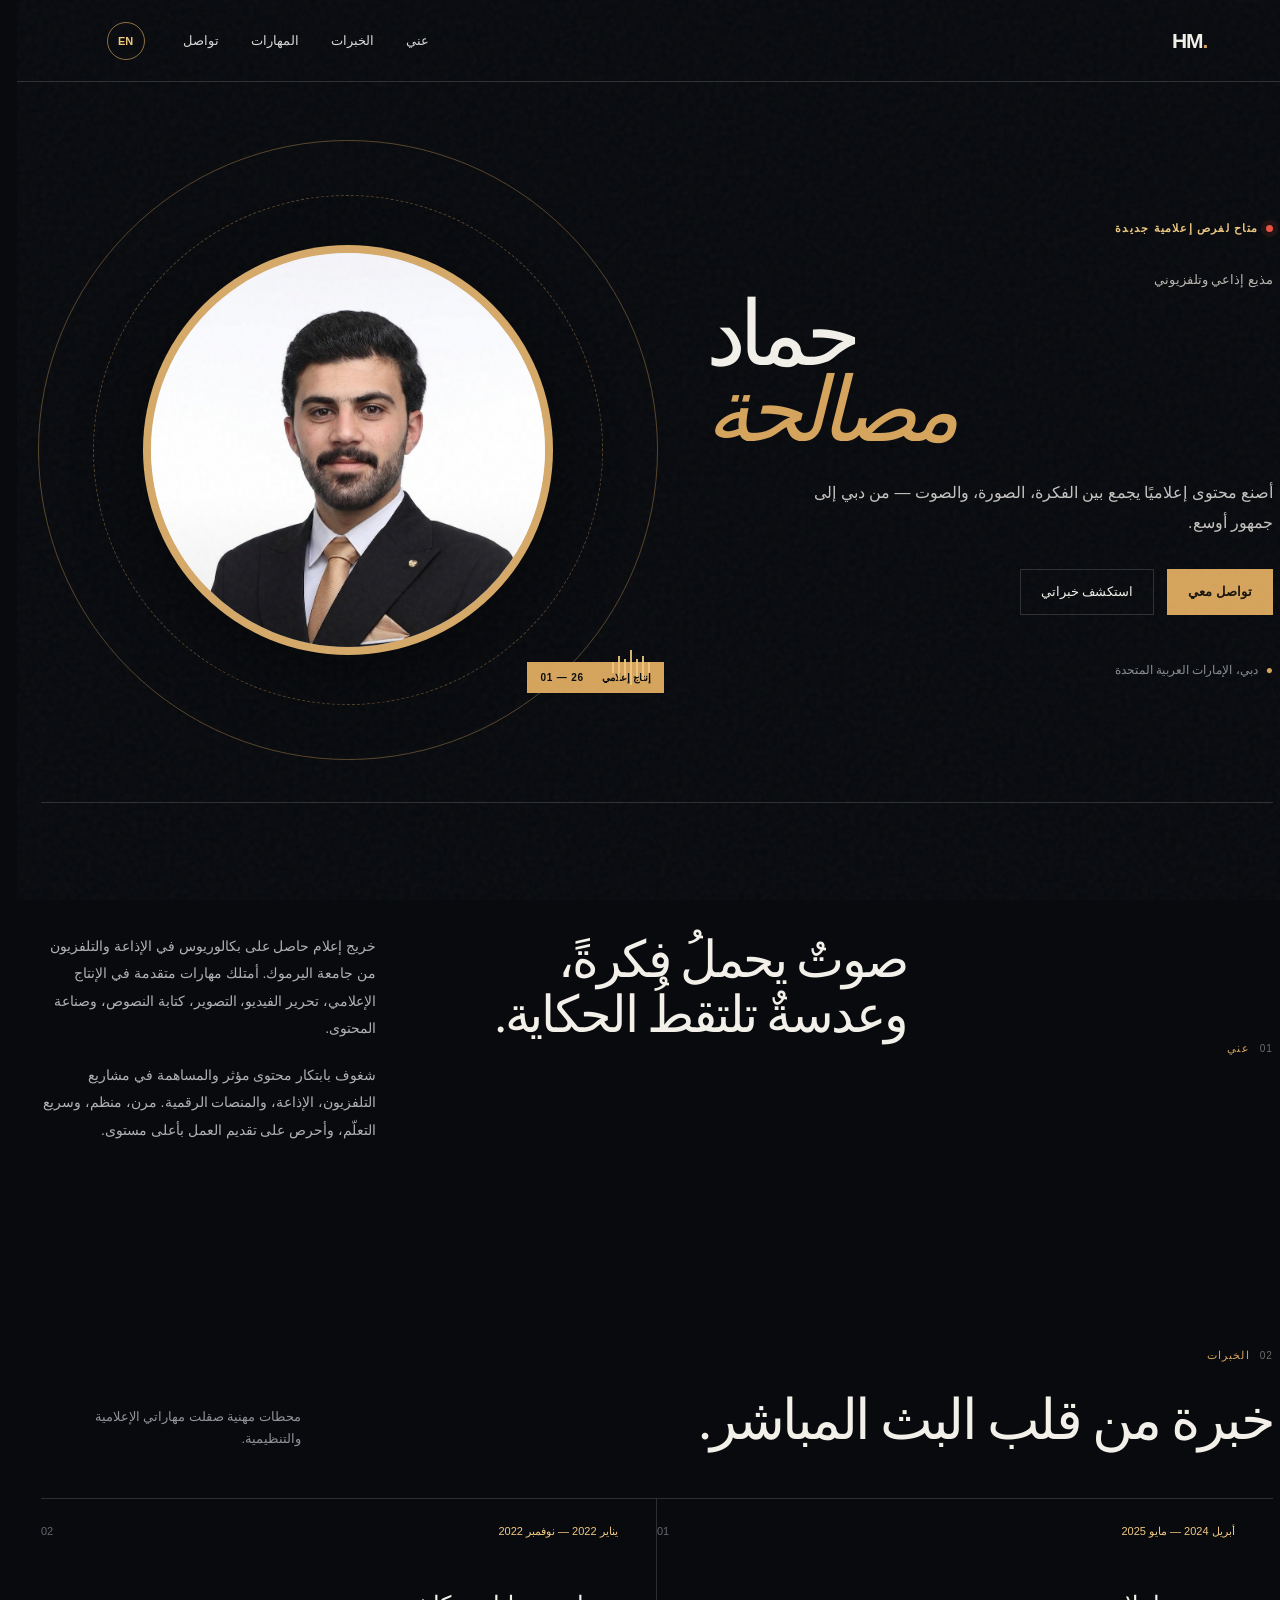
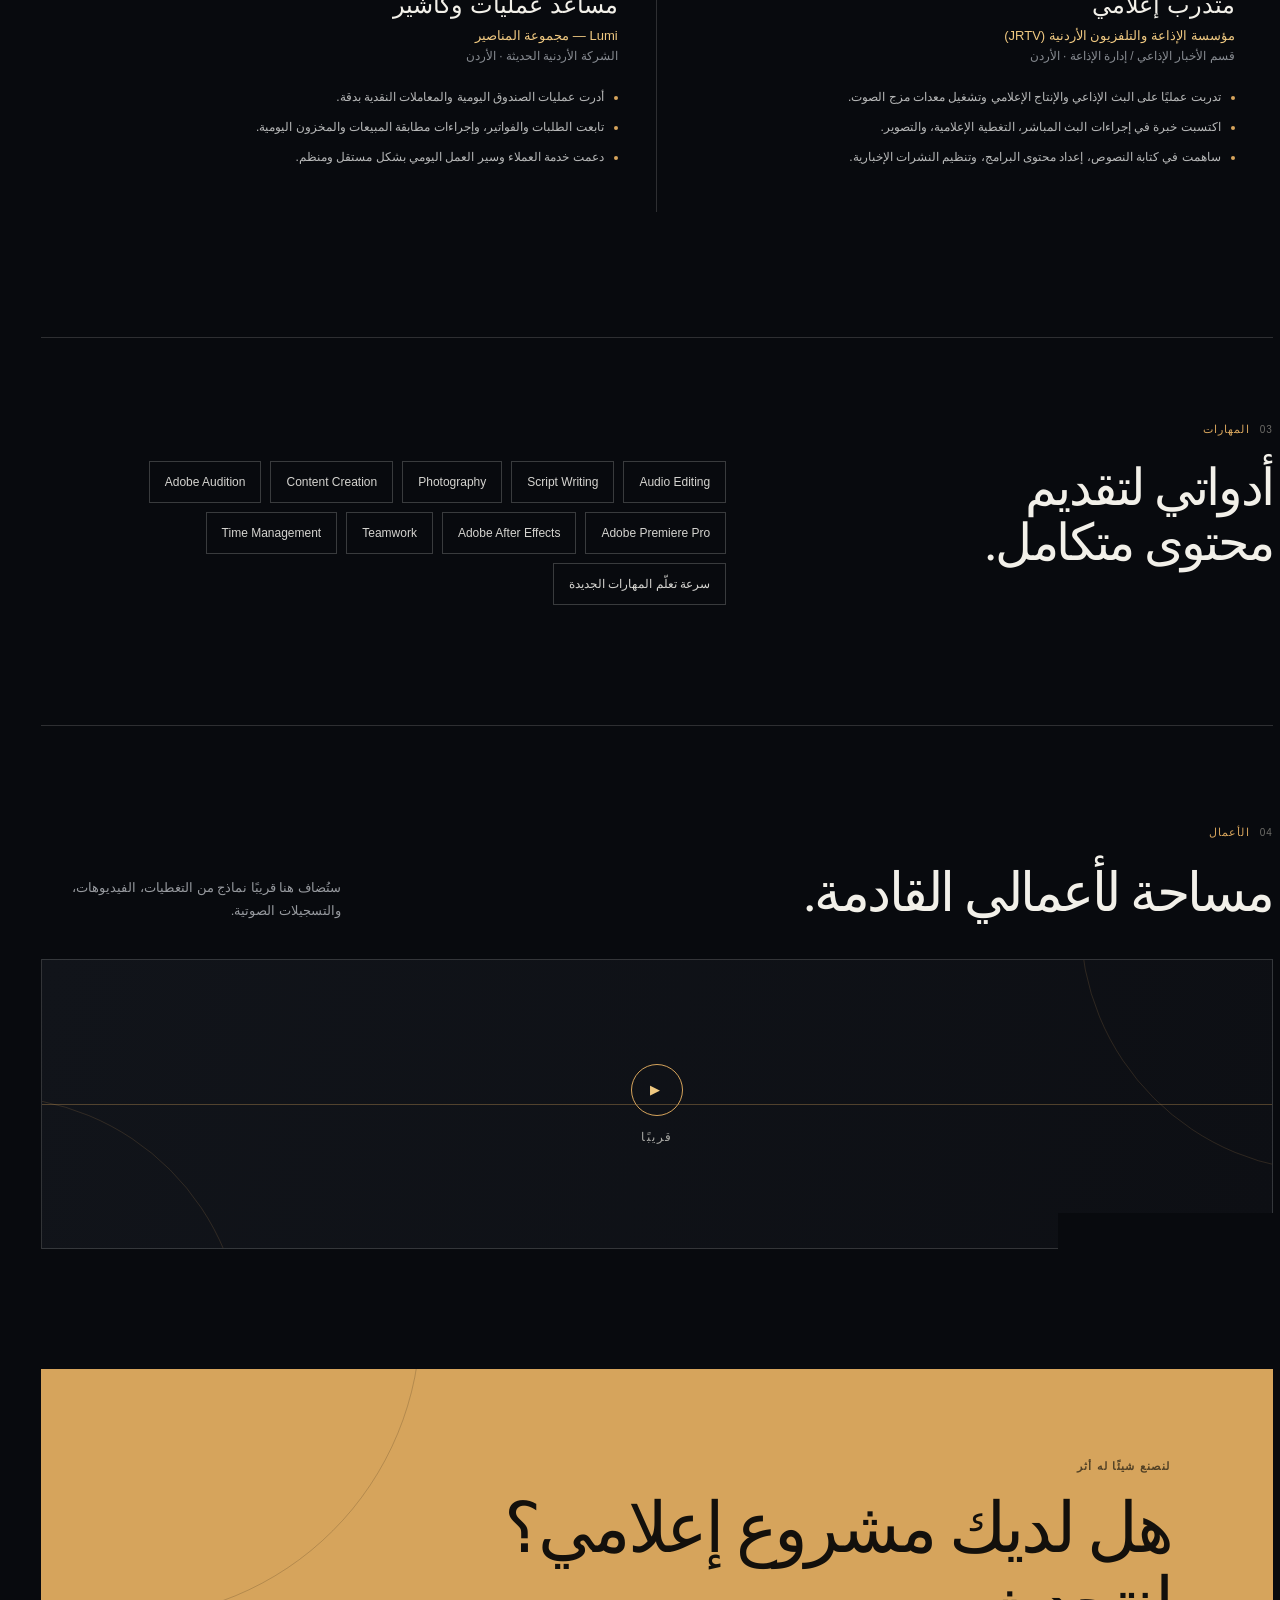
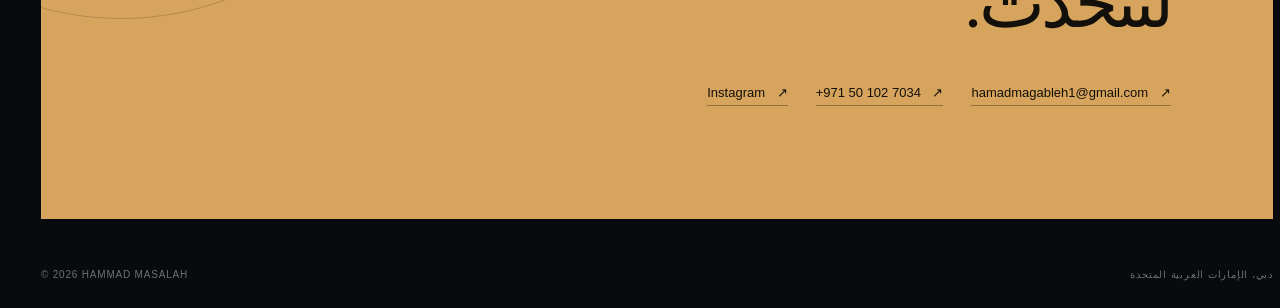
==== commit a45c6f44: "Fix portrait image path and Arabic heading" ====
--- a/index.html
+++ b/index.html
@@ -33,7 +33,7 @@
           <div class="location"><span class="location-pin">●</span> <span data-ar="دبي، الإمارات العربية المتحدة" data-en="Dubai, United Arab Emirates">دبي، الإمارات العربية المتحدة</span></div>
         </div>
         <div class="portrait-wrap reveal">
-          <div class="portrait-frame"><img src="assets/hammad-masalah.jpg" alt="Hammad Masalah" /></div>
+          <div class="portrait-frame"><img src="hammad-masalah.jpg" alt="Hammad Masalah" /></div>
           <div class="orbit orbit-one"></div><div class="orbit orbit-two"></div>
           <div class="portrait-label"><span data-ar="إنتاج إعلامي" data-en="Media Production">إنتاج إعلامي</span><strong>01 — 26</strong></div>
           <div class="audio-lines" aria-hidden="true"><i></i><i></i><i></i><i></i><i></i><i></i><i></i></div>
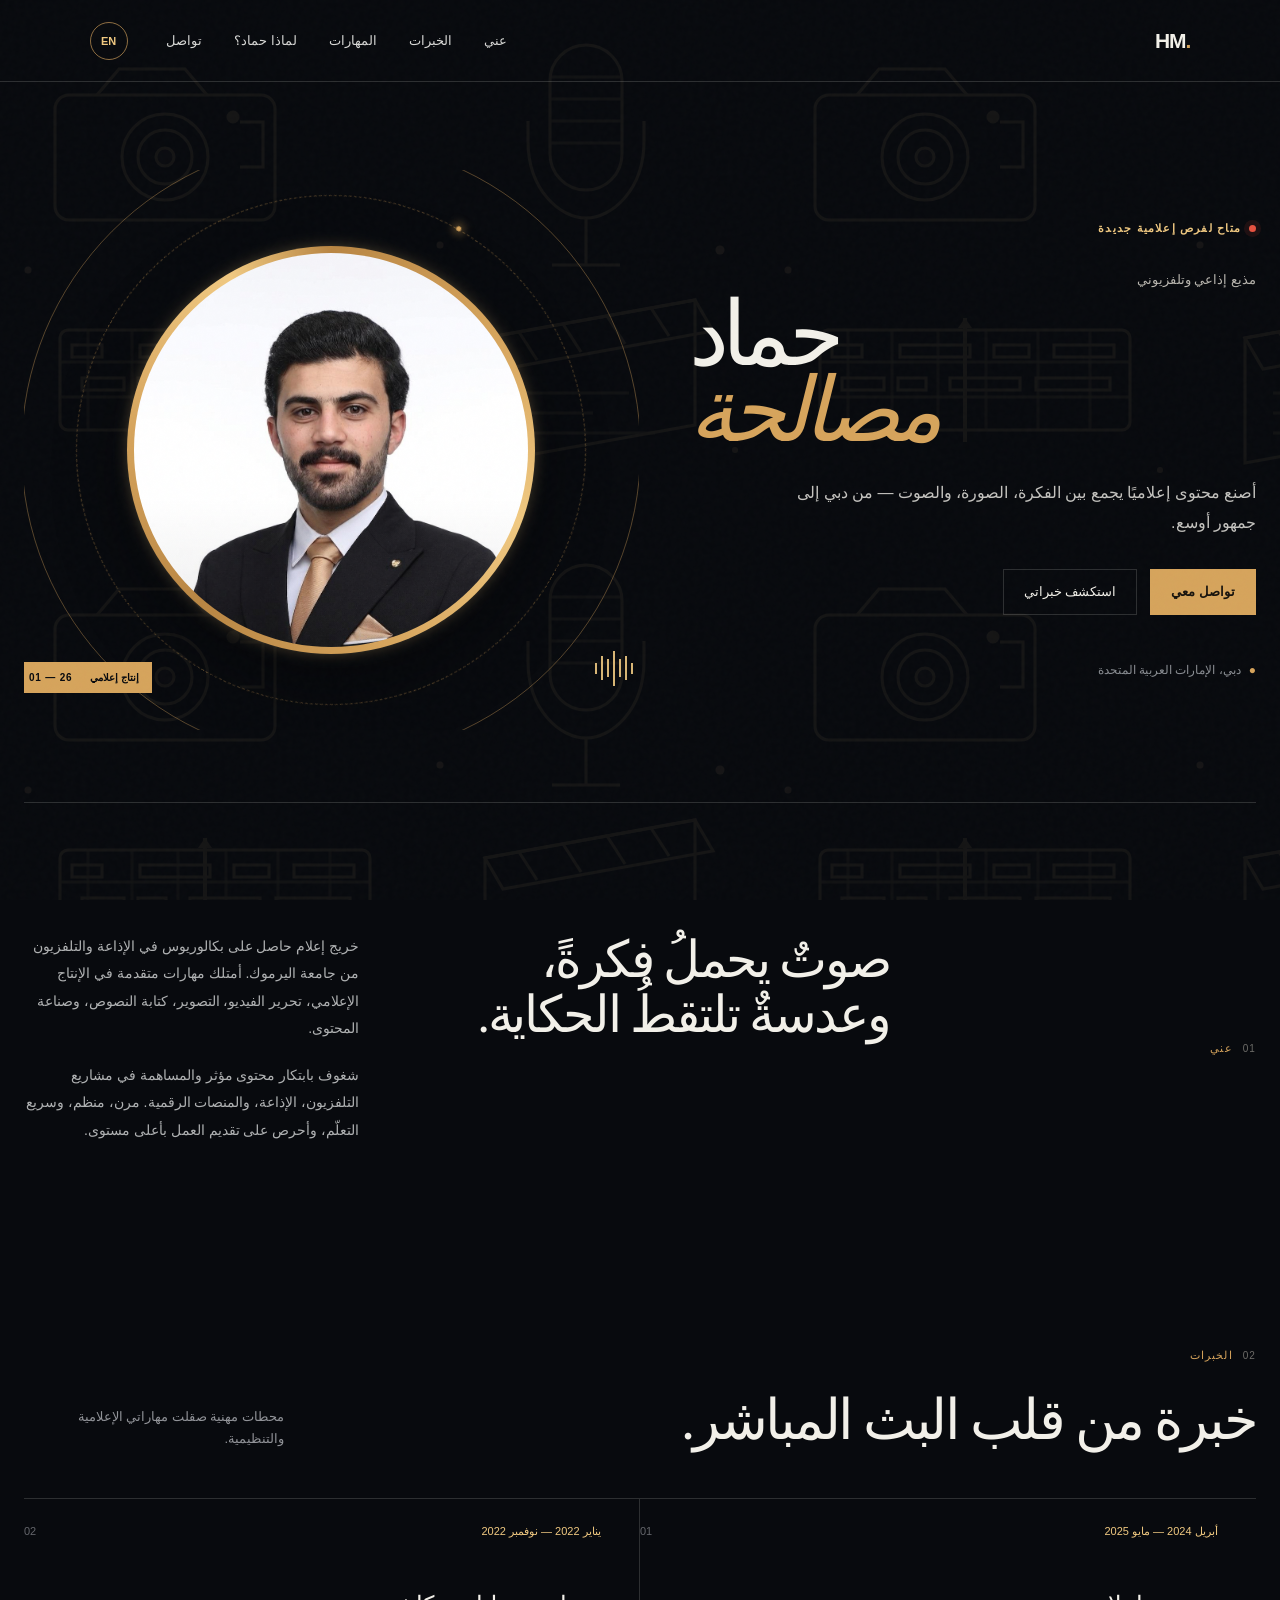
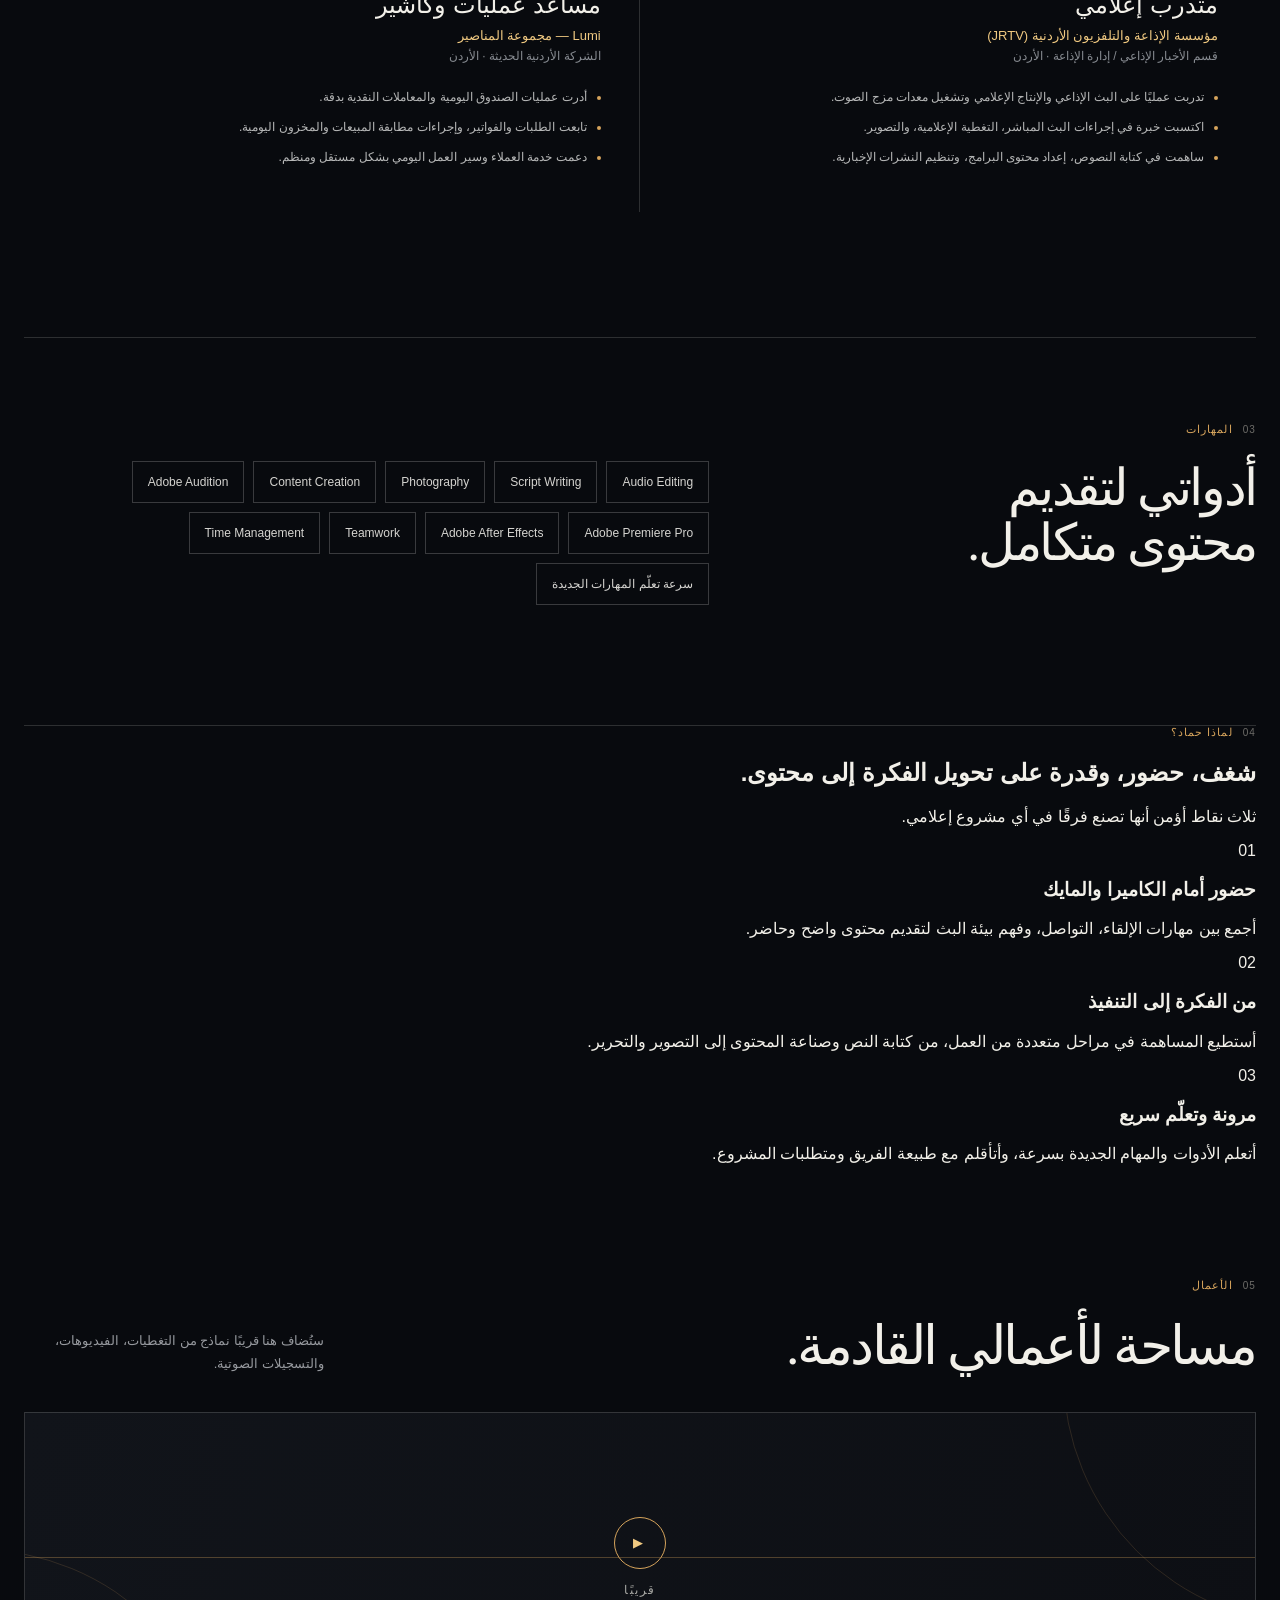
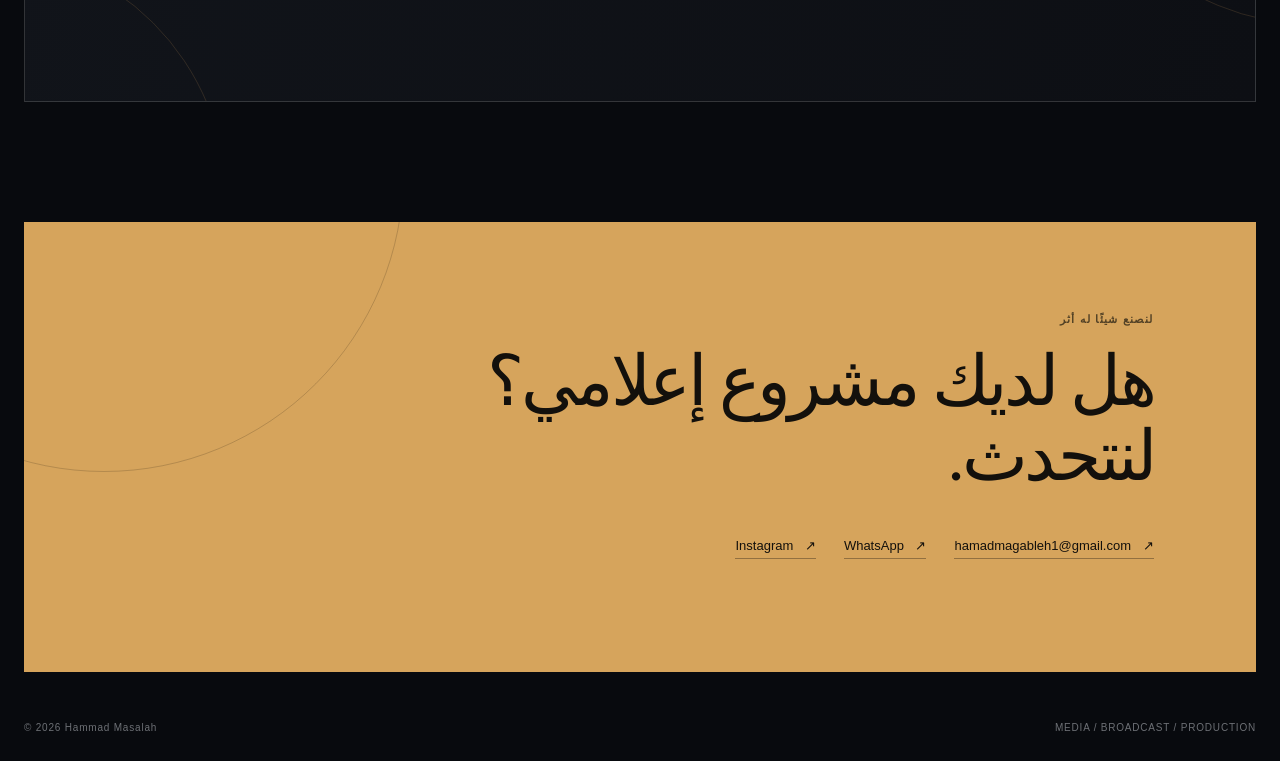
==== commit 7a32e539: "Add Why Hammad section to media portfolio" ====
--- a/index.html
+++ b/index.html
@@ -15,6 +15,7 @@
         <a href="#about" data-ar="عني" data-en="About">عني</a>
         <a href="#experience" data-ar="الخبرات" data-en="Experience">الخبرات</a>
         <a href="#skills" data-ar="المهارات" data-en="Skills">المهارات</a>
+        <a href="#why" data-ar="لماذا حماد؟" data-en="Why Hammad?">لماذا حماد؟</a>
         <a href="#contact" data-ar="تواصل" data-en="Contact">تواصل</a>
       </nav>
       <button class="language-toggle" type="button" aria-label="Switch to English">EN</button>
@@ -58,10 +59,11 @@
         </div>
       </section>
       <section id="skills" class="skills section-shell"><div class="section-label"><span>03</span><span data-ar="المهارات" data-en="Skills">المهارات</span></div><div class="skills-grid"><h2 data-ar="أدواتي لتقديم محتوى متكامل." data-en="My toolkit for complete media stories.">أدواتي لتقديم محتوى متكامل.</h2><div class="skill-list" aria-label="Skills"><span>Audio Editing</span><span>Script Writing</span><span>Photography</span><span>Content Creation</span><span>Adobe Audition</span><span>Adobe Premiere Pro</span><span>Adobe After Effects</span><span>Teamwork</span><span>Time Management</span><span data-ar="سرعة تعلّم المهارات الجديدة" data-en="Fast Learner">سرعة تعلّم المهارات الجديدة</span></div></div></section>
-      <section class="work section-shell"><div class="section-label"><span>04</span><span data-ar="الأعمال" data-en="Work">الأعمال</span></div><div class="work-intro"><h2 data-ar="مساحة لأعمالي القادمة." data-en="A space for my upcoming work.">مساحة لأعمالي القادمة.</h2><p data-ar="ستُضاف هنا قريبًا نماذج من التغطيات، الفيديوهات، والتسجيلات الصوتية." data-en="Selected coverage, video, and audio work will be added here soon.">ستُضاف هنا قريبًا نماذج من التغطيات، الفيديوهات، والتسجيلات الصوتية.</p></div><div class="work-placeholder"><span class="play-icon">▶</span><span data-ar="قريبًا" data-en="Coming soon">قريبًا</span><div class="scan-line"></div></div></section>
-      <section id="contact" class="contact section-shell"><div class="contact-glow"></div><p class="eyebrow" data-ar="لنصنع شيئًا له أثر" data-en="Let's create something with impact">لنصنع شيئًا له أثر</p><h2 data-ar="هل لديك مشروع إعلامي؟<br />لنتحدث." data-en="Have a media project?<br />Let's talk.">هل لديك مشروع إعلامي؟<br />لنتحدث.</h2><div class="contact-links"><a href="mailto:hamadmagableh1@gmail.com">hamadmagableh1@gmail.com <span>↗</span></a><a href="https://wa.me/971501027034" target="_blank" rel="noreferrer">+971 50 102 7034 <span>↗</span></a><a href="https://www.instagram.com/hammad_mgableh" target="_blank" rel="noreferrer">Instagram <span>↗</span></a></div></section>
+      <section id="why" class="why section-shell"><div class="section-label"><span>04</span><span data-ar="لماذا حماد؟" data-en="Why Hammad?">لماذا حماد؟</span></div><div class="why-heading"><h2 data-ar="شغف، حضور، وقدرة على تحويل الفكرة إلى محتوى." data-en="Passion, presence, and the ability to turn an idea into content.">شغف، حضور، وقدرة على تحويل الفكرة إلى محتوى.</h2><p data-ar="ثلاث نقاط أؤمن أنها تصنع فرقًا في أي مشروع إعلامي." data-en="Three qualities I believe make a difference in any media project.">ثلاث نقاط أؤمن أنها تصنع فرقًا في أي مشروع إعلامي.</p></div><div class="why-grid"><article class="why-card"><span>01</span><h3 data-ar="حضور أمام الكاميرا والمايك" data-en="Confident on camera & microphone">حضور أمام الكاميرا والمايك</h3><p data-ar="أجمع بين مهارات الإلقاء، التواصل، وفهم بيئة البث لتقديم محتوى واضح وحاضر." data-en="I combine presentation, communication, and broadcast awareness to deliver clear and confident content.">أجمع بين مهارات الإلقاء، التواصل، وفهم بيئة البث لتقديم محتوى واضح وحاضر.</p></article><article class="why-card"><span>02</span><h3 data-ar="من الفكرة إلى التنفيذ" data-en="From idea to execution">من الفكرة إلى التنفيذ</h3><p data-ar="أستطيع المساهمة في مراحل متعددة من العمل، من كتابة النص وصناعة المحتوى إلى التصوير والتحرير." data-en="I can contribute across the workflow, from scriptwriting and content creation to photography and editing.">أستطيع المساهمة في مراحل متعددة من العمل، من كتابة النص وصناعة المحتوى إلى التصوير والتحرير.</p></article><article class="why-card"><span>03</span><h3 data-ar="مرونة وتعلّم سريع" data-en="Flexible & fast-learning">مرونة وتعلّم سريع</h3><p data-ar="أتعلم الأدوات والمهام الجديدة بسرعة، وأتأقلم مع طبيعة الفريق ومتطلبات المشروع." data-en="I learn new tools and tasks quickly and adapt to the team and the needs of each project.">أتعلم الأدوات والمهام الجديدة بسرعة، وأتأقلم مع طبيعة الفريق ومتطلبات المشروع.</p></article></div></section>
+      <section class="work section-shell"><div class="section-label"><span>05</span><span data-ar="الأعمال" data-en="Work">الأعمال</span></div><div class="work-intro"><h2 data-ar="مساحة لأعمالي القادمة." data-en="A space for my upcoming work.">مساحة لأعمالي القادمة.</h2><p data-ar="ستُضاف هنا قريبًا نماذج من التغطيات، الفيديوهات، والتسجيلات الصوتية." data-en="Selected coverage, video, and audio work will be added here soon.">ستُضاف هنا قريبًا نماذج من التغطيات، الفيديوهات، والتسجيلات الصوتية.</p></div><div class="work-placeholder"><span class="play-icon">▶</span><span data-ar="قريبًا" data-en="Coming soon">قريبًا</span><div class="scan-line"></div></div></section>
+      <section id="contact" class="contact section-shell"><div class="contact-glow"></div><p class="eyebrow" data-ar="لنصنع شيئًا له أثر" data-en="Let's create something with impact">لنصنع شيئًا له أثر</p><h2 data-ar="هل لديك مشروع إعلامي؟<br />لنتحدث." data-en="Have a media project?<br />Let's talk.">هل لديك مشروع إعلامي؟<br />لنتحدث.</h2><div class="contact-links"><a href="mailto:hamadmagableh1@gmail.com">hamadmagableh1@gmail.com <span>↗</span></a><a href="https://wa.me/971501027034" target="_blank" rel="noreferrer">WhatsApp <span>↗</span></a><a href="https://instagram.com/hammad_mgableh" target="_blank" rel="noreferrer">Instagram <span>↗</span></a></div></section>
     </main>
-    <footer><span>© <span id="year"></span> HAMMAD MASALAH</span><span data-ar="دبي، الإمارات العربية المتحدة" data-en="Dubai, United Arab Emirates">دبي، الإمارات العربية المتحدة</span></footer>
+    <footer><span>© <span id="year"></span> Hammad Masalah</span><span>MEDIA / BROADCAST / PRODUCTION</span></footer>
     <script src="app.js"></script>
   </body>
 </html>
--- a/styles.css
+++ b/styles.css
@@ -40,8 +40,8 @@
 .portrait-frame { width: min(410px, 75vw); aspect-ratio: 1; position: relative; overflow: hidden; background: #d6d0c7; border-radius: 50%; border: 8px solid rgba(214,164,92,.88); box-shadow: 0 24px 70px rgba(0,0,0,.42), inset 0 0 0 1px rgba(255,255,255,.25); z-index: 1; }
 .portrait-frame::after { content: ""; position: absolute; inset: 0; border-radius: inherit; background: linear-gradient(180deg, transparent 62%, rgba(7,8,12,.08)); }.portrait-frame img { width: 100%; height: 100%; object-fit: cover; object-position: center top; display: block; }
 .orbit { position: absolute; border: 1px solid rgba(214,164,92,.38); border-radius: 50%; z-index: 0; }.orbit-one { width: 620px; height: 620px; }.orbit-two { width: 510px; height: 510px; border-style: dashed; transform: rotate(30deg); }
-.portrait-label { position: absolute; z-index: 2; bottom: 37px; inset-inline-start: -8px; color: var(--ink); background: var(--gold); padding: 10px 13px; display: flex; align-items: center; gap: 18px; font-size: 10px; font-weight: 700; }.portrait-label strong { font-size: 10px; letter-spacing: .08em; direction: ltr; }
-.audio-lines { position: absolute; inset-inline-end: 6px; bottom: 43px; height: 38px; z-index: 2; display: flex; gap: 4px; align-items: center; direction: ltr; }.audio-lines i { display: block; width: 2px; background: var(--gold-light); opacity: .9; }.audio-lines i:nth-child(1), .audio-lines i:nth-child(7) { height: 11px; }.audio-lines i:nth-child(2), .audio-lines i:nth-child(6) { height: 24px; }.audio-lines i:nth-child(3), .audio-lines i:nth-child(5) { height: 18px; }.audio-lines i:nth-child(4) { height: 35px; }
+.portrait-label { position: absolute; z-index: 2; bottom: 37px; left: -8px; right: auto; color: var(--ink); background: var(--gold); padding: 10px 13px; display: flex; align-items: center; gap: 18px; font-size: 10px; font-weight: 700; }.portrait-label strong { font-size: 10px; letter-spacing: .08em; direction: ltr; }
+.audio-lines { position: absolute; right: 6px; left: auto; bottom: 43px; height: 38px; z-index: 2; display: flex; gap: 4px; align-items: center; direction: ltr; }.audio-lines i { display: block; width: 2px; background: var(--gold-light); opacity: .9; }.audio-lines i:nth-child(1), .audio-lines i:nth-child(7) { height: 11px; }.audio-lines i:nth-child(2), .audio-lines i:nth-child(6) { height: 24px; }.audio-lines i:nth-child(3), .audio-lines i:nth-child(5) { height: 18px; }.audio-lines i:nth-child(4) { height: 35px; }
 .section-label { display: flex; align-items: center; gap: 10px; color: var(--gold); font-size: 11px; letter-spacing: .1em; text-transform: uppercase; }.section-label span:first-child { color: #6d6c68; font-size: 10px; }
 .about { padding-block: 130px; border-top: 1px solid var(--line); display: grid; grid-template-columns: .28fr .72fr; gap: 30px; }.about-content { display: grid; grid-template-columns: 1.15fr .85fr; gap: clamp(35px, 6vw, 96px); }.about h2, .experience h2, .skills h2, .work h2, .contact h2 { font-family: var(--display); font-weight: 400; letter-spacing: -.045em; line-height: 1.07; margin: 0; }.about h2 { font-size: clamp(35px, 4vw, 56px); }.about-text { color: #afb1b2; font-size: 14px; line-height: 1.95; }.about-text p { margin: 0 0 20px; }
 .experience { padding-block: 55px 125px; }.experience-heading { display: flex; justify-content: space-between; gap: 20px; align-items: end; margin: 28px 0 48px; }.experience h2 { font-size: clamp(37px, 4.4vw, 64px); }.experience-heading p { margin: 0; color: #919398; font-size: 13px; max-width: 260px; line-height: 1.7; }.timeline { display: grid; grid-template-columns: repeat(2, 1fr); border-top: 1px solid var(--line); }.experience-card { padding: 26px clamp(20px, 3vw, 42px) 36px 0; }.experience-card + .experience-card { border-inline-start: 1px solid var(--line); padding-inline-start: clamp(20px, 3vw, 42px); padding-inline-end: 0; }.card-top { display: flex; justify-content: space-between; color: var(--gold-light); font-size: 11px; margin-bottom: 53px; }.number { color: #64666b; direction: ltr; }.experience-card h3 { font-size: 24px; margin: 0 0 9px; font-weight: 500; }.company { margin: 0; font-size: 13px; color: var(--gold-light); }.department { color: #878b91; font-size: 12px; margin: 6px 0 24px; }.experience-card ul { padding: 0; margin: 0; list-style: none; color: #b7b8b8; font-size: 12px; line-height: 1.8; }.experience-card li { position: relative; padding-inline-start: 14px; margin-bottom: 8px; }.experience-card li::before { content: ""; position: absolute; width: 4px; height: 4px; border-radius: 50%; background: var(--gold); top: .76em; inset-inline-start: 0; }
@@ -52,3 +52,19 @@
 .reveal { animation: show .8s both; }.portrait-wrap { animation-delay: .15s; } @keyframes show { from { opacity: 0; transform: translateY(15px); } to { opacity: 1; transform: translateY(0); } }
 body[dir="ltr"] h1 { letter-spacing: -.07em; } body[dir="ltr"] .hero-summary, body[dir="ltr"] .about-text, body[dir="ltr"] .experience-card, body[dir="ltr"] .work-intro, body[dir="ltr"] .experience-heading { direction: ltr; text-align: left; } body[dir="ltr"] .experience-card { padding-right: clamp(20px, 3vw, 42px); padding-left: 0; } body[dir="ltr"] .experience-card + .experience-card { padding-left: clamp(20px, 3vw, 42px); padding-right: 0; } body[dir="ltr"] .experience-card li { padding-left: 14px; } body[dir="ltr"] .experience-card li::before { left: 0; }
 @media (max-width: 760px) { .site-header { min-height: 68px; padding-inline: 24px; } nav { display: none; }.hero { min-height: auto; grid-template-columns: 1fr; padding-top: 70px; gap: 30px; }.hero-copy { order: 2; }.portrait-wrap { min-height: 420px; order: 1; }.portrait-frame { width: min(300px, 78vw); }.orbit-one { width: 415px; height: 415px; }.orbit-two { width: 350px; height: 350px; }.hero-summary { font-size: 14px; }.location { margin-top: 30px; }.about { padding-block: 85px; grid-template-columns: 1fr; }.about-content { grid-template-columns: 1fr; gap: 28px; }.experience { padding-bottom: 80px; }.experience-heading, .work-intro { display: block; }.experience-heading p, .work-intro p { margin-top: 15px; }.timeline { grid-template-columns: 1fr; }.experience-card { padding: 24px 0 32px; }.experience-card + .experience-card { border-inline-start: 0; border-top: 1px solid var(--line); padding: 26px 0 32px; }.skills { padding-block: 70px; }.skills-grid { grid-template-columns: 1fr; }.work { padding-block: 75px; }.work-placeholder { height: 220px; }.contact { width: 100%; margin-bottom: 35px; padding: 65px 24px; min-height: 400px; }.contact h2 { margin-top: 16px; } footer { width: calc(100% - 48px); gap: 10px; line-height: 1.5; } }
+
+/* Animated portrait frame */
+.portrait-frame { animation: portraitPulse 3.8s ease-in-out infinite; }
+.orbit-one { animation: orbitSpin 18s linear infinite; }
+.orbit-two { animation: orbitSpinReverse 24s linear infinite; }
+.orbit-one::after, .orbit-two::after { content: ""; position: absolute; width: 7px; height: 7px; border-radius: 50%; background: var(--gold-light); box-shadow: 0 0 12px 3px rgba(240,201,129,.7); top: -4px; left: 50%; transform: translateX(-50%); }
+.orbit-two::after { width: 5px; height: 5px; background: var(--gold); box-shadow: 0 0 10px 2px rgba(214,164,92,.65); }
+@keyframes portraitPulse { 0%, 100% { border-color: rgba(214,164,92,.88); box-shadow: 0 24px 70px rgba(0,0,0,.42), inset 0 0 0 1px rgba(255,255,255,.25), 0 0 0 rgba(240,201,129,0); } 50% { border-color: rgba(240,201,129,1); box-shadow: 0 24px 70px rgba(0,0,0,.42), inset 0 0 0 1px rgba(255,255,255,.25), 0 0 28px rgba(214,164,92,.28); } }
+@keyframes orbitSpin { from { transform: rotate(0deg); } to { transform: rotate(360deg); } }
+@keyframes orbitSpinReverse { from { transform: rotate(30deg); } to { transform: rotate(-330deg); } }
+@media (prefers-reduced-motion: reduce) { .portrait-frame, .orbit-one, .orbit-two { animation: none; } }
+
+/* Cinematic media background — original background color preserved */
+body::before { content: ""; position: fixed; inset: 0; z-index: 0; pointer-events: none; background-image: url("media-bg.svg"); background-repeat: repeat; background-size: 760px 520px; opacity: .055; mix-blend-mode: screen; }
+body > * { position: relative; z-index: 1; }
+@media (max-width: 760px) { body::before { background-size: 520px 360px; opacity: .045; } }
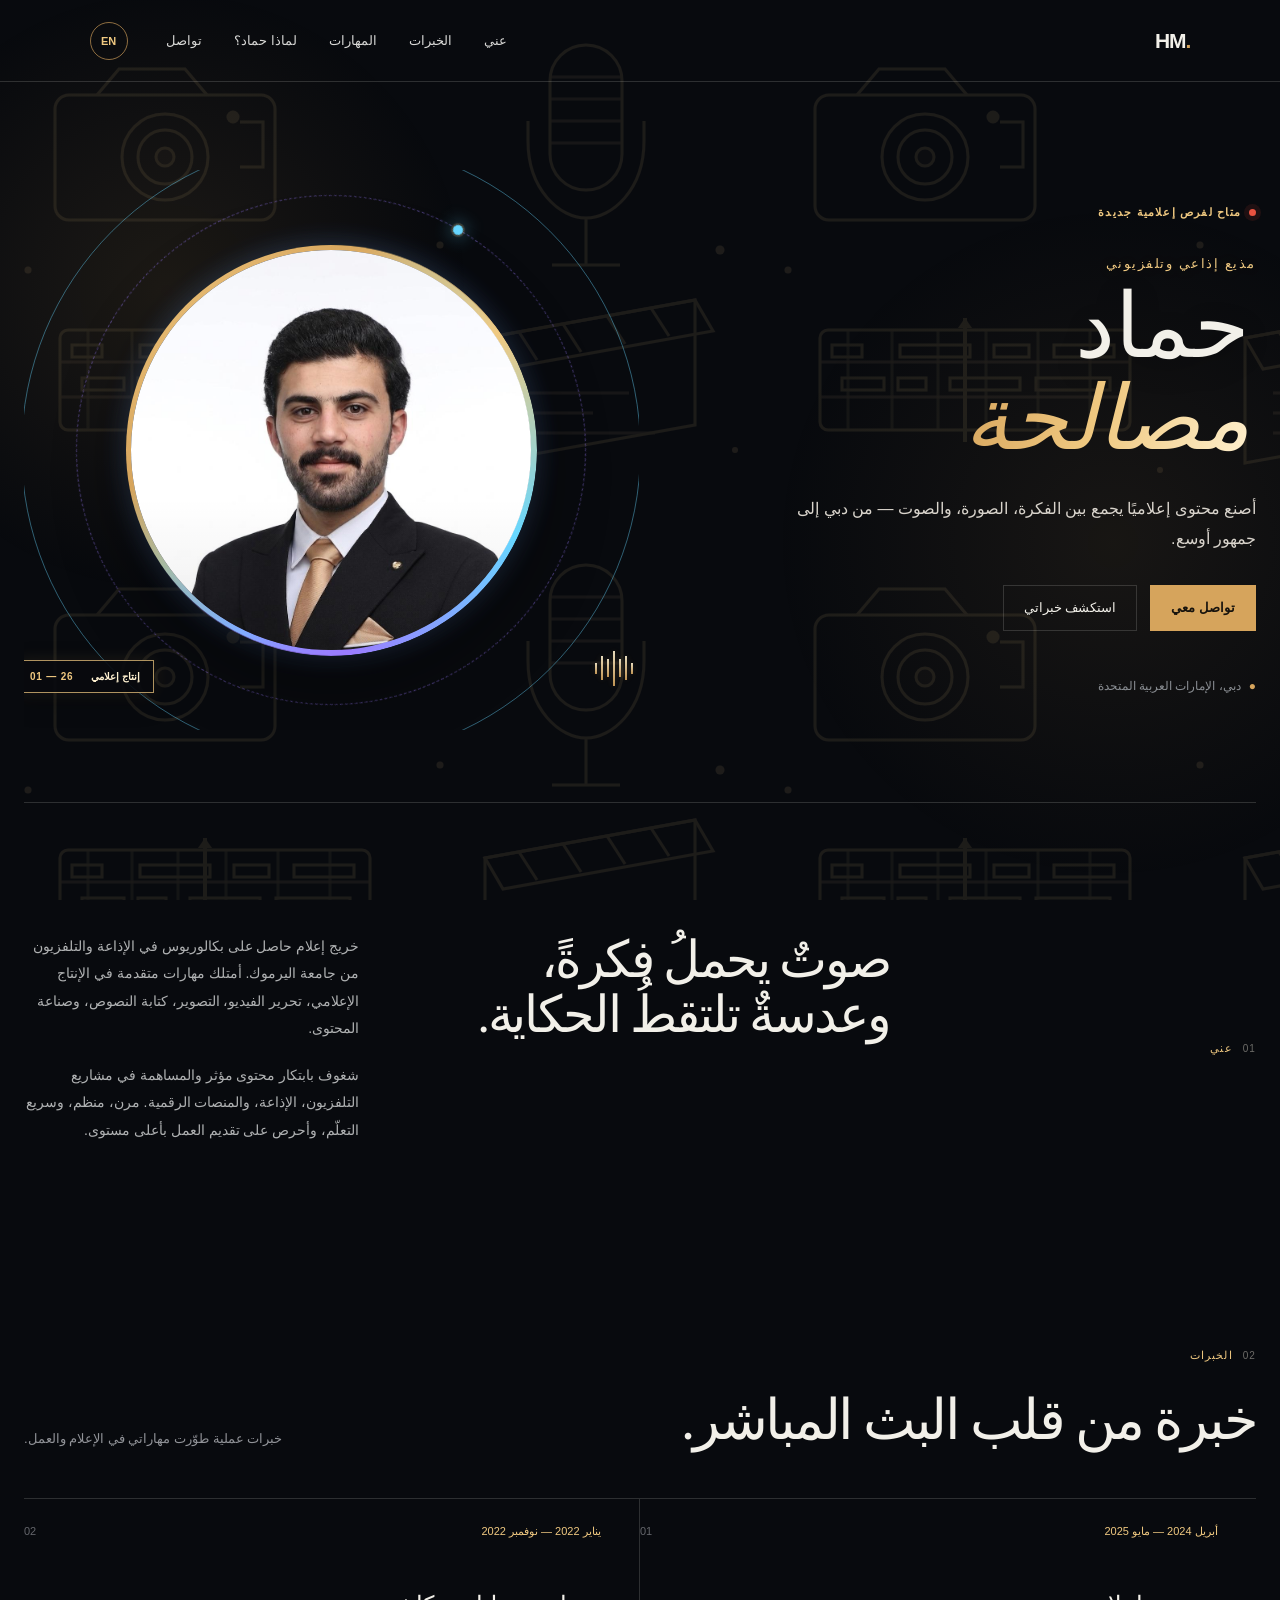
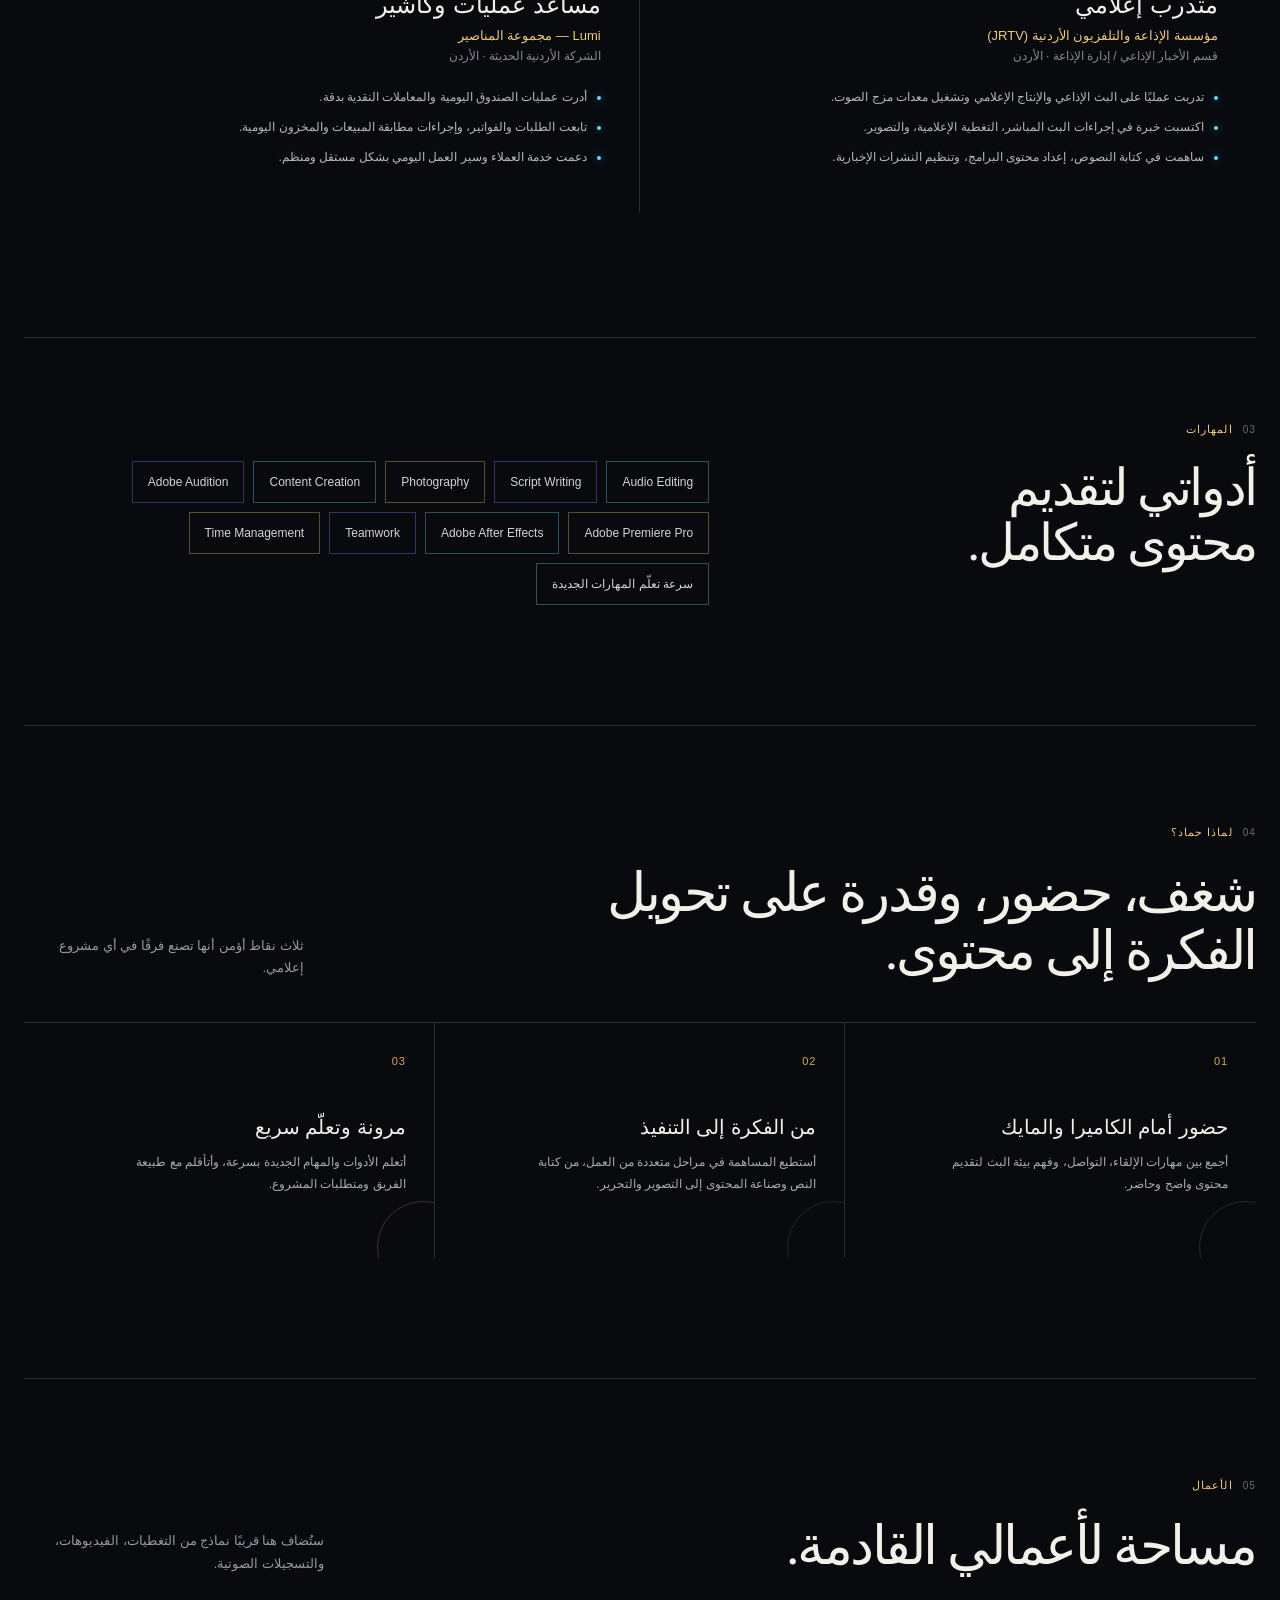
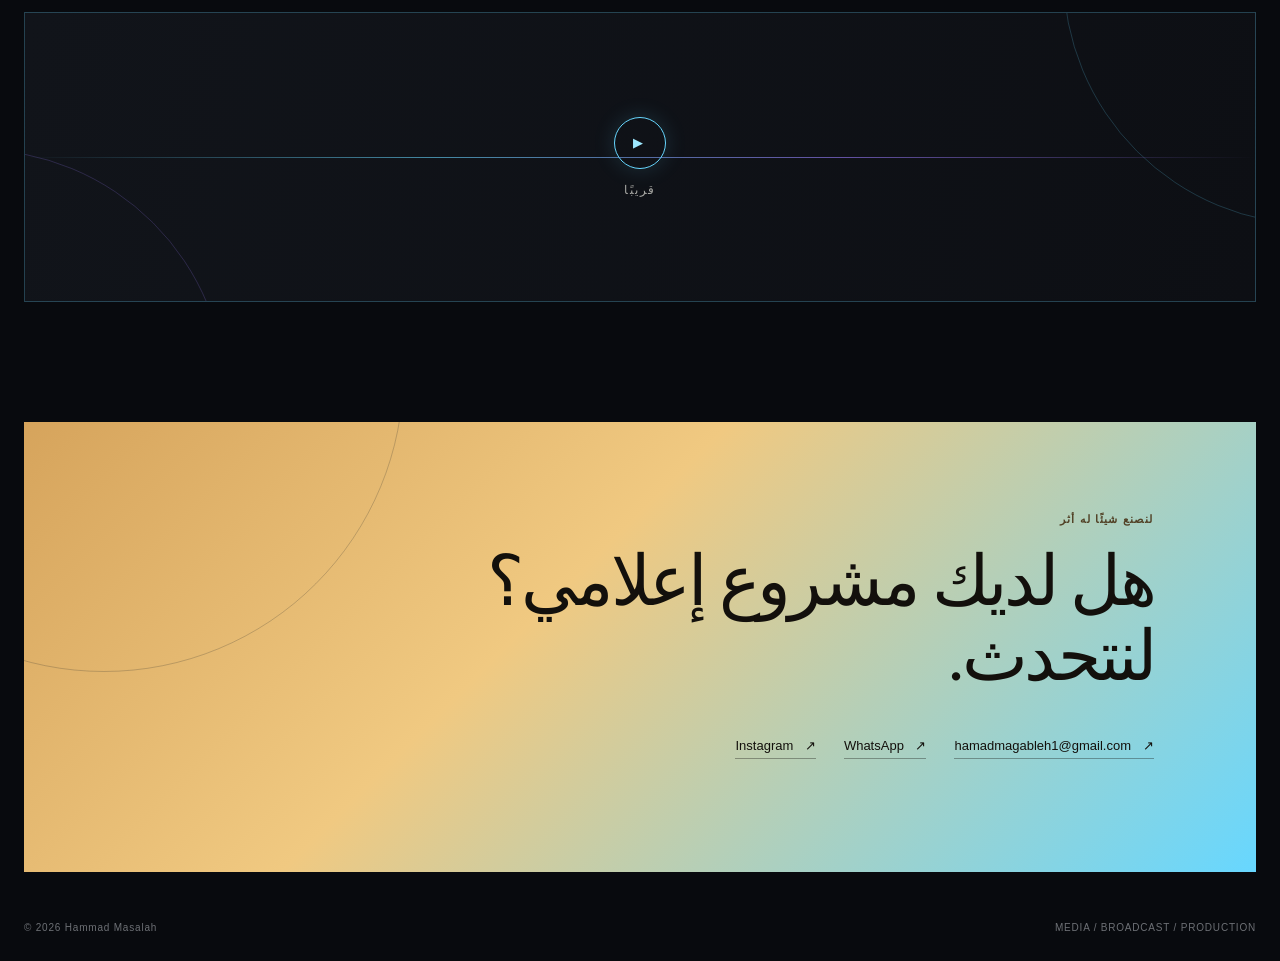
==== commit 3733c7c8: "Clarify experience section wording" ====
--- a/index.html
+++ b/index.html
@@ -52,7 +52,7 @@
       </section>
       <section id="experience" class="experience section-shell">
         <div class="section-label"><span>02</span><span data-ar="الخبرات" data-en="Experience">الخبرات</span></div>
-        <div class="experience-heading"><h2 data-ar="خبرة من قلب البث المباشر." data-en="Experience from the heart of live broadcasting.">خبرة من قلب البث المباشر.</h2><p data-ar="محطات مهنية صقلت مهاراتي الإعلامية والتنظيمية." data-en="Professional milestones that shaped my media and organizational skills.">محطات مهنية صقلت مهاراتي الإعلامية والتنظيمية.</p></div>
+        <div class="experience-heading"><h2 data-ar="خبرة من قلب البث المباشر." data-en="Experience from the heart of live broadcasting.">خبرة من قلب البث المباشر.</h2><p data-ar="خبرات عملية طوّرت مهاراتي في الإعلام والعمل." data-en="Practical experience that strengthened my media and professional skills.">خبرات عملية طوّرت مهاراتي في الإعلام والعمل.</p></div>
         <div class="timeline">
           <article class="experience-card"><div class="card-top"><span class="period" data-ar="أبريل 2024 — مايو 2025" data-en="Apr 2024 — May 2025">أبريل 2024 — مايو 2025</span><span class="number">01</span></div><h3 data-ar="متدرب إعلامي" data-en="Media Intern">متدرب إعلامي</h3><p class="company" data-ar="مؤسسة الإذاعة والتلفزيون الأردنية (JRTV)" data-en="Jordan Radio and Television Corporation (JRTV)">مؤسسة الإذاعة والتلفزيون الأردنية (JRTV)</p><p class="department" data-ar="قسم الأخبار الإذاعي / إدارة الإذاعة · الأردن" data-en="Radio News Department / Radio Management · Jordan">قسم الأخبار الإذاعي / إدارة الإذاعة · الأردن</p><ul><li data-ar="تدربت عمليًا على البث الإذاعي والإنتاج الإعلامي وتشغيل معدات مزج الصوت." data-en="Completed hands-on training in radio broadcasting, media production, and audio-mixing equipment.">تدربت عمليًا على البث الإذاعي والإنتاج الإعلامي وتشغيل معدات مزج الصوت.</li><li data-ar="اكتسبت خبرة في إجراءات البث المباشر، التغطية الإعلامية، والتصوير." data-en="Gained experience in live-broadcast procedures, media coverage, and photography.">اكتسبت خبرة في إجراءات البث المباشر، التغطية الإعلامية، والتصوير.</li><li data-ar="ساهمت في كتابة النصوص، إعداد محتوى البرامج، وتنظيم النشرات الإخبارية." data-en="Contributed to scriptwriting, programme-content preparation, and organizing radio news bulletins.">ساهمت في كتابة النصوص، إعداد محتوى البرامج، وتنظيم النشرات الإخبارية.</li></ul></article>
           <article class="experience-card"><div class="card-top"><span class="period" data-ar="يناير 2022 — نوفمبر 2022" data-en="Jan 2022 — Nov 2022">يناير 2022 — نوفمبر 2022</span><span class="number">02</span></div><h3 data-ar="مساعد عمليات وكاشير" data-en="Cashier & Operations Assistant">مساعد عمليات وكاشير</h3><p class="company" data-ar="Lumi — مجموعة المناصير" data-en="Lumi — Al-Manaseer Group">Lumi — مجموعة المناصير</p><p class="department" data-ar="الشركة الأردنية الحديثة · الأردن" data-en="Jordanian Modern Company · Jordan">الشركة الأردنية الحديثة · الأردن</p><ul><li data-ar="أدرت عمليات الصندوق اليومية والمعاملات النقدية بدقة." data-en="Managed daily cashier operations and cash transactions accurately.">أدرت عمليات الصندوق اليومية والمعاملات النقدية بدقة.</li><li data-ar="تابعت الطلبات والفواتير، وإجراءات مطابقة المبيعات والمخزون اليومية." data-en="Processed orders and invoices, and completed daily sales and inventory reconciliations.">تابعت الطلبات والفواتير، وإجراءات مطابقة المبيعات والمخزون اليومية.</li><li data-ar="دعمت خدمة العملاء وسير العمل اليومي بشكل مستقل ومنظم." data-en="Supported customer service and kept day-to-day operations running smoothly and independently.">دعمت خدمة العملاء وسير العمل اليومي بشكل مستقل ومنظم.</li></ul></article>
--- a/styles.css
+++ b/styles.css
@@ -43,28 +43,17 @@
 .portrait-label { position: absolute; z-index: 2; bottom: 37px; left: -8px; right: auto; color: var(--ink); background: var(--gold); padding: 10px 13px; display: flex; align-items: center; gap: 18px; font-size: 10px; font-weight: 700; }.portrait-label strong { font-size: 10px; letter-spacing: .08em; direction: ltr; }
 .audio-lines { position: absolute; right: 6px; left: auto; bottom: 43px; height: 38px; z-index: 2; display: flex; gap: 4px; align-items: center; direction: ltr; }.audio-lines i { display: block; width: 2px; background: var(--gold-light); opacity: .9; }.audio-lines i:nth-child(1), .audio-lines i:nth-child(7) { height: 11px; }.audio-lines i:nth-child(2), .audio-lines i:nth-child(6) { height: 24px; }.audio-lines i:nth-child(3), .audio-lines i:nth-child(5) { height: 18px; }.audio-lines i:nth-child(4) { height: 35px; }
 .section-label { display: flex; align-items: center; gap: 10px; color: var(--gold); font-size: 11px; letter-spacing: .1em; text-transform: uppercase; }.section-label span:first-child { color: #6d6c68; font-size: 10px; }
-.about { padding-block: 130px; border-top: 1px solid var(--line); display: grid; grid-template-columns: .28fr .72fr; gap: 30px; }.about-content { display: grid; grid-template-columns: 1.15fr .85fr; gap: clamp(35px, 6vw, 96px); }.about h2, .experience h2, .skills h2, .work h2, .contact h2 { font-family: var(--display); font-weight: 400; letter-spacing: -.045em; line-height: 1.07; margin: 0; }.about h2 { font-size: clamp(35px, 4vw, 56px); }.about-text { color: #afb1b2; font-size: 14px; line-height: 1.95; }.about-text p { margin: 0 0 20px; }
+.about { padding-block: 130px; border-top: 1px solid var(--line); display: grid; grid-template-columns: .28fr .72fr; gap: 30px; }.about-content { display: grid; grid-template-columns: 1.15fr .85fr; gap: clamp(35px, 6vw, 96px); }.about h2, .experience h2, .skills h2, .work h2, .why h2, .contact h2 { font-family: var(--display); font-weight: 400; letter-spacing: -.045em; line-height: 1.07; margin: 0; }.about h2 { font-size: clamp(35px, 4vw, 56px); }.about-text { color: #afb1b2; font-size: 14px; line-height: 1.95; }.about-text p { margin: 0 0 20px; }
 .experience { padding-block: 55px 125px; }.experience-heading { display: flex; justify-content: space-between; gap: 20px; align-items: end; margin: 28px 0 48px; }.experience h2 { font-size: clamp(37px, 4.4vw, 64px); }.experience-heading p { margin: 0; color: #919398; font-size: 13px; max-width: 260px; line-height: 1.7; }.timeline { display: grid; grid-template-columns: repeat(2, 1fr); border-top: 1px solid var(--line); }.experience-card { padding: 26px clamp(20px, 3vw, 42px) 36px 0; }.experience-card + .experience-card { border-inline-start: 1px solid var(--line); padding-inline-start: clamp(20px, 3vw, 42px); padding-inline-end: 0; }.card-top { display: flex; justify-content: space-between; color: var(--gold-light); font-size: 11px; margin-bottom: 53px; }.number { color: #64666b; direction: ltr; }.experience-card h3 { font-size: 24px; margin: 0 0 9px; font-weight: 500; }.company { margin: 0; font-size: 13px; color: var(--gold-light); }.department { color: #878b91; font-size: 12px; margin: 6px 0 24px; }.experience-card ul { padding: 0; margin: 0; list-style: none; color: #b7b8b8; font-size: 12px; line-height: 1.8; }.experience-card li { position: relative; padding-inline-start: 14px; margin-bottom: 8px; }.experience-card li::before { content: ""; position: absolute; width: 4px; height: 4px; border-radius: 50%; background: var(--gold); top: .76em; inset-inline-start: 0; }
 .skills { padding-block: 85px 120px; border-block: 1px solid var(--line); }.skills-grid { display: grid; grid-template-columns: .43fr .57fr; gap: 30px; margin-top: 25px; }.skills h2 { font-size: clamp(36px, 4vw, 54px); max-width: 380px; }.skill-list { display: flex; gap: 9px; flex-wrap: wrap; align-content: start; }.skill-list span { padding: 13px 15px; border: 1px solid rgba(242,240,233,.21); color: #d5d4d0; font-size: 12px; transition: border-color .2s, color .2s, background .2s; }.skill-list span:hover { border-color: var(--gold); color: var(--gold-light); background: rgba(214,164,92,.06); }
+.why { padding-block: 100px 120px; border-bottom: 1px solid var(--line); }.why-heading { display: flex; justify-content: space-between; align-items: end; gap: 22px; margin: 26px 0 42px; }.why h2 { font-size: clamp(36px, 4.2vw, 58px); max-width: 720px; }.why-heading p { max-width: 280px; color: #96999e; font-size: 13px; line-height: 1.75; margin: 0; }.why-grid { display: grid; grid-template-columns: repeat(3, 1fr); border-top: 1px solid var(--line); }.why-card { padding: 28px 28px 30px 0; min-height: 235px; }.why-card + .why-card { border-inline-start: 1px solid var(--line); padding-inline-start: 28px; }.why-card > span { color: var(--gold); font-size: 11px; letter-spacing: .08em; }.why-card h3 { margin: 46px 0 12px; font-size: 20px; font-weight: 500; }.why-card p { margin: 0; color: #a9abad; font-size: 12px; line-height: 1.85; max-width: 300px; }
 .work { padding-block: 100px 120px; }.work-intro { display: flex; justify-content: space-between; align-items: end; gap: 22px; margin: 26px 0 36px; }.work h2 { font-size: clamp(36px, 4.2vw, 58px); }.work-intro p { max-width: 300px; color: #96999e; font-size: 13px; line-height: 1.75; margin: 0; }.work-placeholder { height: 290px; border: 1px solid var(--line); display: grid; place-content: center; justify-items: center; gap: 14px; position: relative; overflow: hidden; color: #a9a9a5; font-size: 12px; letter-spacing: .12em; text-transform: uppercase; background: linear-gradient(105deg, #11141a, #0d0f14); }.work-placeholder::before, .work-placeholder::after { content: ""; width: 500px; height: 500px; position: absolute; border: 1px solid rgba(214,164,92,.16); border-radius: 50%; }.work-placeholder::before { inset-inline-start: -310px; top: -290px; }.work-placeholder::after { inset-inline-end: -300px; bottom: -350px; }.play-icon { width: 52px; height: 52px; display: grid; place-items: center; border: 1px solid var(--gold); border-radius: 50%; color: var(--gold-light); padding-inline-start: 2px; font-size: 13px; z-index: 1; }.work-placeholder > span:not(.play-icon) { z-index: 1; }.scan-line { position: absolute; width: 100%; height: 1px; background: rgba(214,164,92,.55); top: 50%; opacity: .6; }
 .contact { margin-bottom: 50px; min-height: 450px; padding: 80px clamp(28px, 8vw, 115px); background: #d6a45c; color: #13100c; position: relative; overflow: hidden; }.contact-glow { position: absolute; width: 600px; height: 600px; border: 1px solid rgba(0,0,0,.16); border-radius: 50%; inset-inline-end: -220px; top: -350px; }.contact .eyebrow { color: #514025; position: relative; }.contact h2 { font-size: clamp(43px, 5.5vw, 74px); margin: 18px 0 44px; position: relative; }.contact-links { display: flex; flex-wrap: wrap; gap: 11px 28px; position: relative; }.contact-links a { border-bottom: 1px solid rgba(19,16,12,.35); padding-bottom: 5px; font-size: 13px; direction: ltr; }.contact-links a span { margin-inline-start: 8px; }.contact-links a:hover { border-color: #13100c; }
 footer { width: min(1240px, calc(100% - 48px)); margin: auto; padding: 0 0 28px; color: #6d7075; font-size: 10px; letter-spacing: .08em; display: flex; justify-content: space-between; direction: ltr; }
 .reveal { animation: show .8s both; }.portrait-wrap { animation-delay: .15s; } @keyframes show { from { opacity: 0; transform: translateY(15px); } to { opacity: 1; transform: translateY(0); } }
-body[dir="ltr"] h1 { letter-spacing: -.07em; } body[dir="ltr"] .hero-summary, body[dir="ltr"] .about-text, body[dir="ltr"] .experience-card, body[dir="ltr"] .work-intro, body[dir="ltr"] .experience-heading { direction: ltr; text-align: left; } body[dir="ltr"] .experience-card { padding-right: clamp(20px, 3vw, 42px); padding-left: 0; } body[dir="ltr"] .experience-card + .experience-card { padding-left: clamp(20px, 3vw, 42px); padding-right: 0; } body[dir="ltr"] .experience-card li { padding-left: 14px; } body[dir="ltr"] .experience-card li::before { left: 0; }
-@media (max-width: 760px) { .site-header { min-height: 68px; padding-inline: 24px; } nav { display: none; }.hero { min-height: auto; grid-template-columns: 1fr; padding-top: 70px; gap: 30px; }.hero-copy { order: 2; }.portrait-wrap { min-height: 420px; order: 1; }.portrait-frame { width: min(300px, 78vw); }.orbit-one { width: 415px; height: 415px; }.orbit-two { width: 350px; height: 350px; }.hero-summary { font-size: 14px; }.location { margin-top: 30px; }.about { padding-block: 85px; grid-template-columns: 1fr; }.about-content { grid-template-columns: 1fr; gap: 28px; }.experience { padding-bottom: 80px; }.experience-heading, .work-intro { display: block; }.experience-heading p, .work-intro p { margin-top: 15px; }.timeline { grid-template-columns: 1fr; }.experience-card { padding: 24px 0 32px; }.experience-card + .experience-card { border-inline-start: 0; border-top: 1px solid var(--line); padding: 26px 0 32px; }.skills { padding-block: 70px; }.skills-grid { grid-template-columns: 1fr; }.work { padding-block: 75px; }.work-placeholder { height: 220px; }.contact { width: 100%; margin-bottom: 35px; padding: 65px 24px; min-height: 400px; }.contact h2 { margin-top: 16px; } footer { width: calc(100% - 48px); gap: 10px; line-height: 1.5; } }
+body[dir="ltr"] h1 { letter-spacing: -.07em; } body[dir="ltr"] .hero-summary, body[dir="ltr"] .about-text, body[dir="ltr"] .experience-card, body[dir="ltr"] .work-intro, body[dir="ltr"] .experience-heading, body[dir="ltr"] .why-heading { direction: ltr; text-align: left; } body[dir="ltr"] .experience-card { padding-right: clamp(20px, 3vw, 42px); padding-left: 0; } body[dir="ltr"] .experience-card + .experience-card { padding-left: clamp(20px, 3vw, 42px); padding-right: 0; } body[dir="ltr"] .experience-card li { padding-left: 14px; } body[dir="ltr"] .experience-card li::before { left: 0; }
+@media (max-width: 760px) { .site-header { min-height: 68px; padding-inline: 24px; } nav { display: none; }.hero { min-height: auto; grid-template-columns: 1fr; padding-top: 70px; gap: 30px; }.hero-copy { order: 2; }.portrait-wrap { min-height: 420px; order: 1; }.portrait-frame { width: min(300px, 78vw); }.orbit-one { width: 415px; height: 415px; }.orbit-two { width: 350px; height: 350px; }.hero-summary { font-size: 14px; }.location { margin-top: 30px; }.about { padding-block: 85px; grid-template-columns: 1fr; }.about-content { grid-template-columns: 1fr; gap: 30px; }.experience { padding-block: 45px 90px; }.experience-heading, .work-intro, .why-heading { display: block; }.experience-heading p, .work-intro p, .why-heading p { margin-top: 18px; }.timeline { grid-template-columns: 1fr; }.experience-card { padding: 24px 0 36px; }.experience-card + .experience-card { border-inline-start: 0; border-top: 1px solid var(--line); padding-inline: 0; }.skills { padding-block: 65px 85px; }.skills-grid { grid-template-columns: 1fr; gap: 28px; }.why { padding-block: 75px 90px; }.why-grid { grid-template-columns: 1fr; }.why-card { min-height: auto; padding: 24px 0 30px; }.why-card + .why-card { border-inline-start: 0; border-top: 1px solid var(--line); padding-inline: 0; }.why-card h3 { margin-top: 30px; }.work { padding-block: 75px 90px; }.work-placeholder { height: 240px; } .contact { min-height: 390px; padding: 65px 24px; margin-bottom: 35px; } footer { width: calc(100% - 48px); gap: 20px; flex-direction: column; } }
 
-/* Animated portrait frame */
-.portrait-frame { animation: portraitPulse 3.8s ease-in-out infinite; }
-.orbit-one { animation: orbitSpin 18s linear infinite; }
-.orbit-two { animation: orbitSpinReverse 24s linear infinite; }
-.orbit-one::after, .orbit-two::after { content: ""; position: absolute; width: 7px; height: 7px; border-radius: 50%; background: var(--gold-light); box-shadow: 0 0 12px 3px rgba(240,201,129,.7); top: -4px; left: 50%; transform: translateX(-50%); }
-.orbit-two::after { width: 5px; height: 5px; background: var(--gold); box-shadow: 0 0 10px 2px rgba(214,164,92,.65); }
-@keyframes portraitPulse { 0%, 100% { border-color: rgba(214,164,92,.88); box-shadow: 0 24px 70px rgba(0,0,0,.42), inset 0 0 0 1px rgba(255,255,255,.25), 0 0 0 rgba(240,201,129,0); } 50% { border-color: rgba(240,201,129,1); box-shadow: 0 24px 70px rgba(0,0,0,.42), inset 0 0 0 1px rgba(255,255,255,.25), 0 0 28px rgba(214,164,92,.28); } }
-@keyframes orbitSpin { from { transform: rotate(0deg); } to { transform: rotate(360deg); } }
-@keyframes orbitSpinReverse { from { transform: rotate(30deg); } to { transform: rotate(-330deg); } }
-@media (prefers-reduced-motion: reduce) { .portrait-frame, .orbit-one, .orbit-two { animation: none; } }
-
-/* Cinematic media background — original background color preserved */
-body::before { content: ""; position: fixed; inset: 0; z-index: 0; pointer-events: none; background-image: url("media-bg.svg"); background-repeat: repeat; background-size: 760px 520px; opacity: .055; mix-blend-mode: screen; }
-body > * { position: relative; z-index: 1; }
-@media (max-width: 760px) { body::before { background-size: 520px 360px; opacity: .045; } }
+body::before { content: ""; position: fixed; inset: 0; z-index: -1; pointer-events: none; background-image: url("media-bg.svg"); background-repeat: repeat; background-size: 760px 520px; opacity: .095; mix-blend-mode: screen; }
+.hero::before { content: ""; position: absolute; inset: -20% -10%; z-index: -1; pointer-events: none; background: radial-gradient(circle at 18% 35%, rgba(214,164,92,.10), transparent 22%), radial-gradient(circle at 82% 60%, rgba(214,164,92,.08), transparent 25%); }
+@media (max-width: 760px) { body::before { background-size: 520px 360px; opacity: .075; } .hero::before { inset: -10% -30%; } }
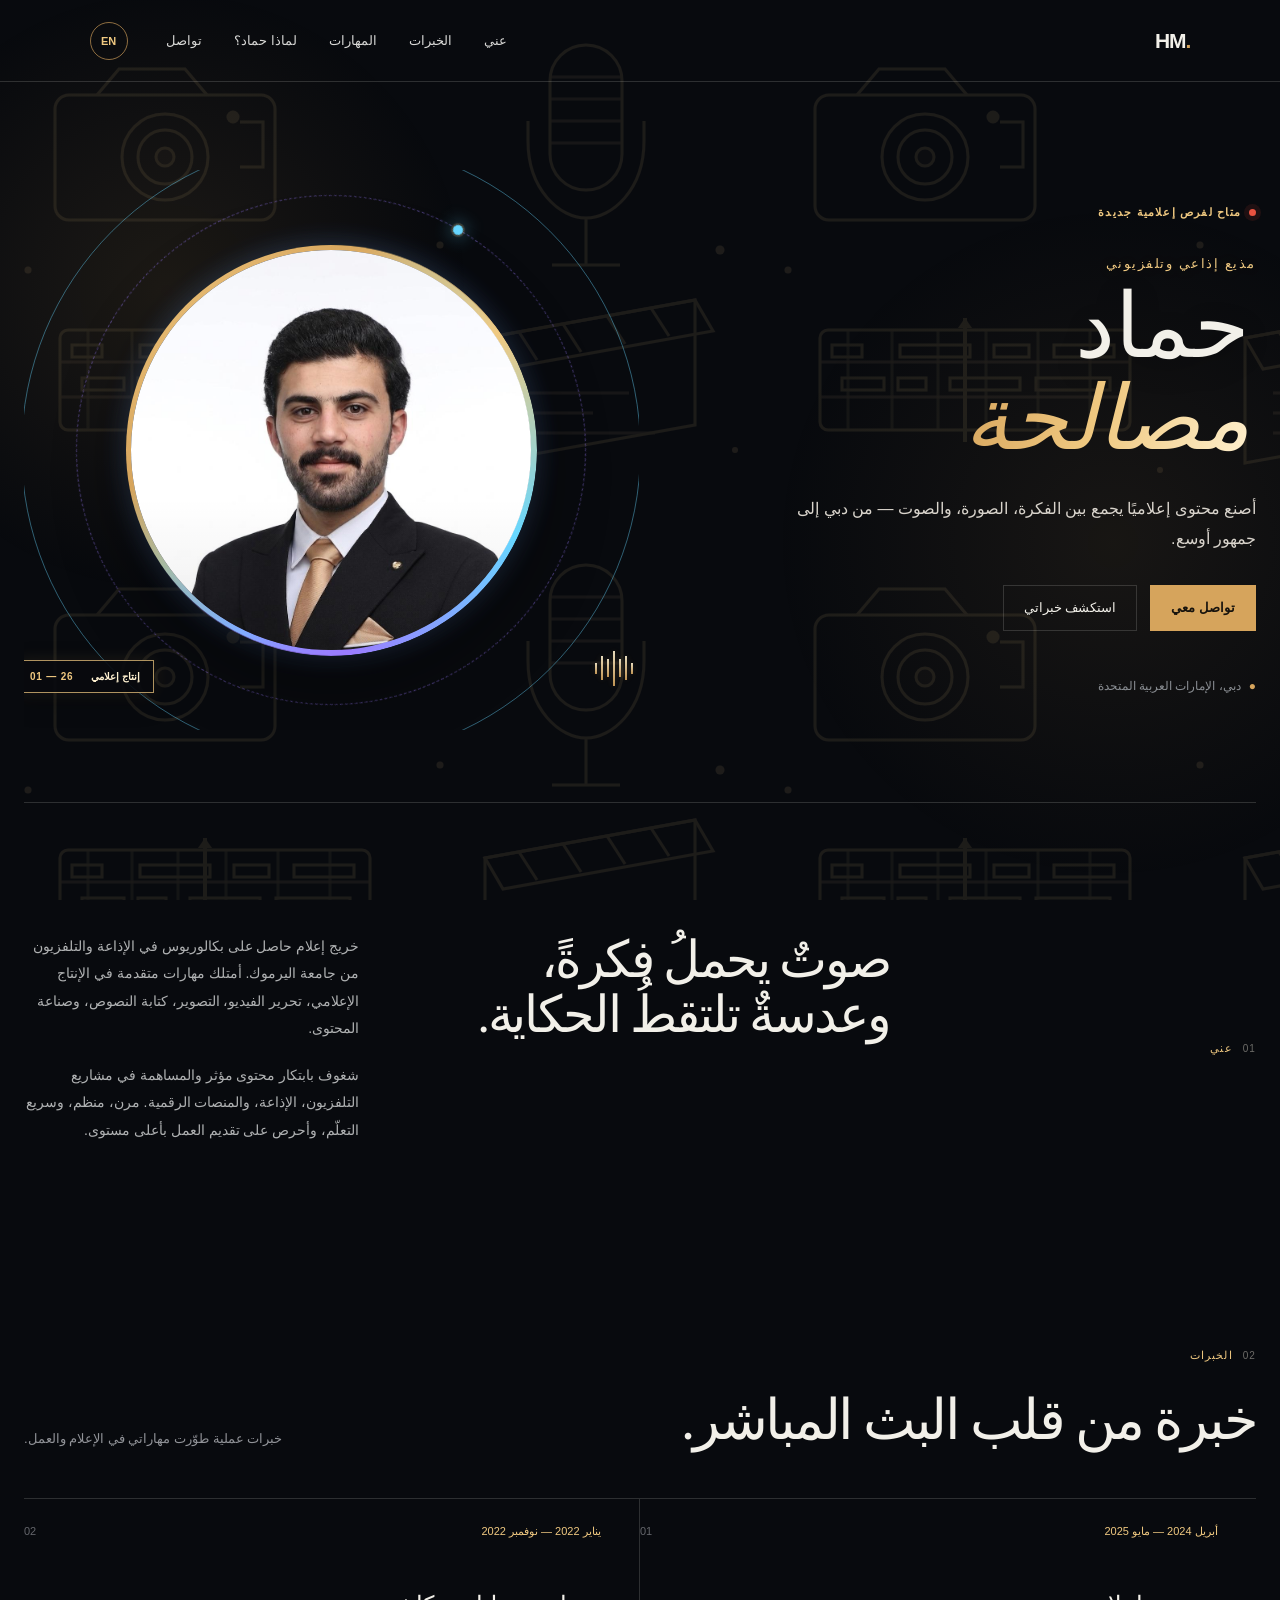
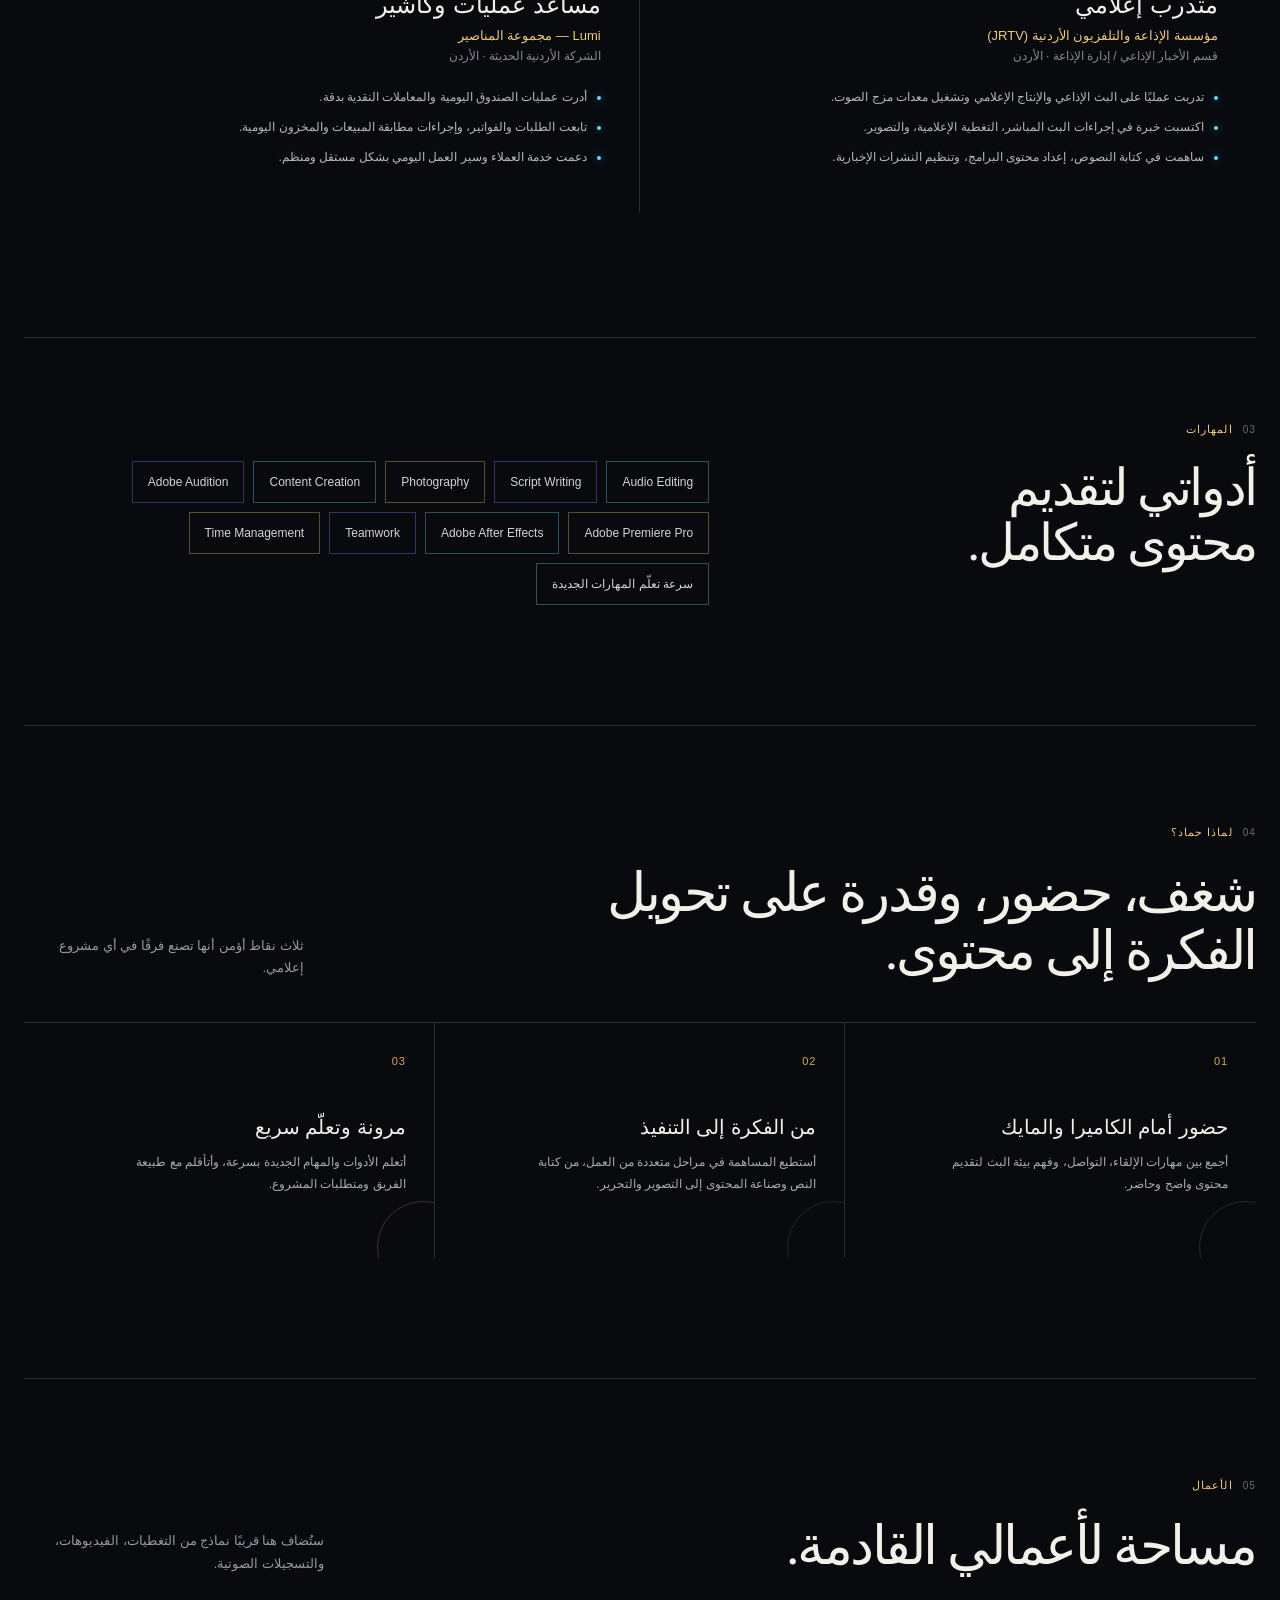
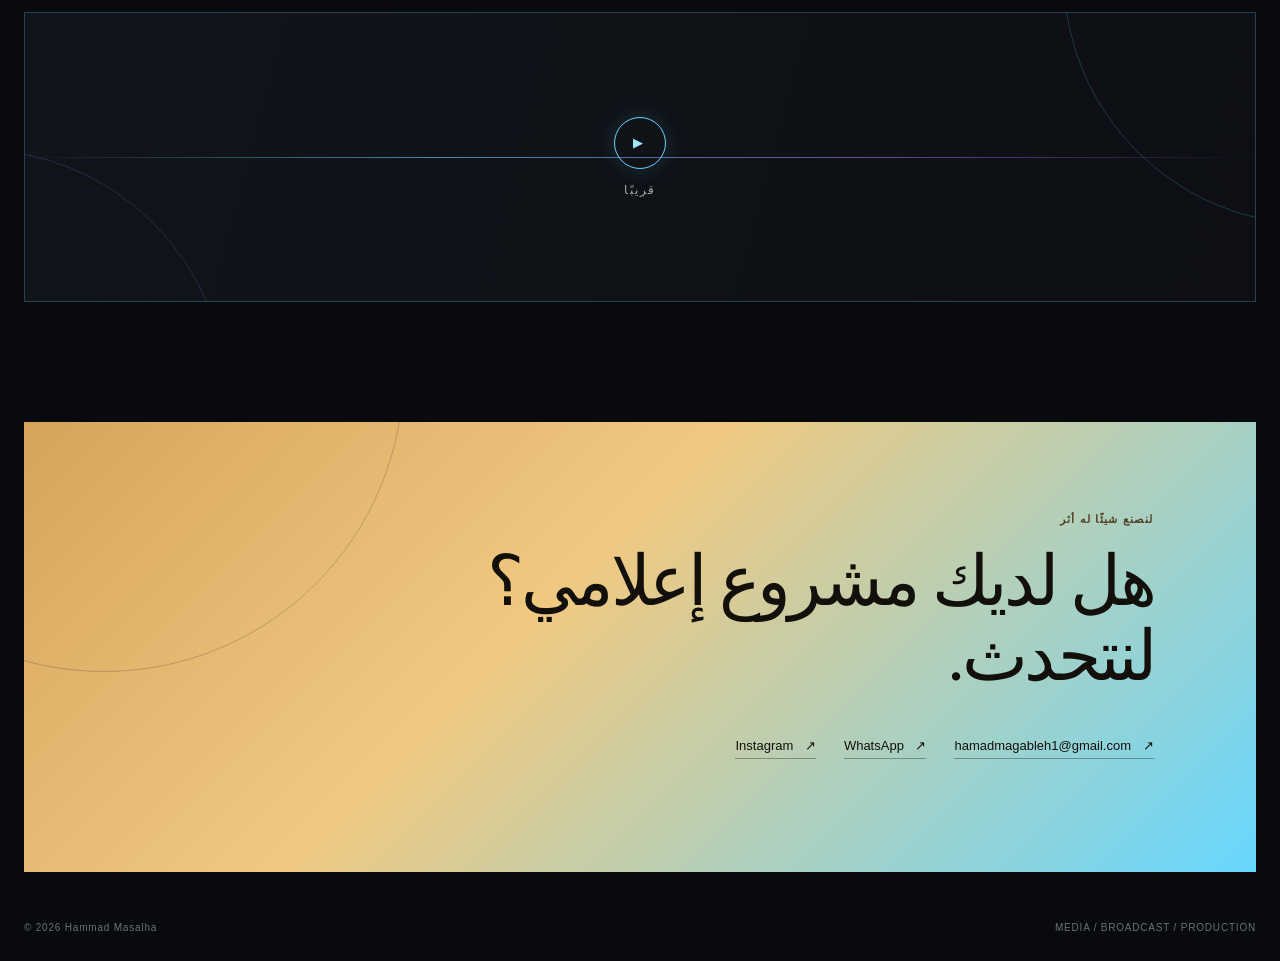
==== commit 2c003a5d: "Fix site name spelling in SEO metadata" ====
--- a/index.html
+++ b/index.html
@@ -3,14 +3,14 @@
   <head>
     <meta charset="UTF-8" />
     <meta name="viewport" content="width=device-width, initial-scale=1.0" />
-    <meta name="description" content="Hammad Masalah — Radio & Television Broadcaster and Media Production Professional based in Dubai." />
-    <title>Hammad Masalah | Media Portfolio</title>
+    <meta name="description" content="Hammad Masalha — Radio & Television Broadcaster and Media Production Professional based in Dubai." />
+    <title>Hammad Masalha | Media Portfolio</title>
     <link rel="stylesheet" href="styles.css" />
   </head>
   <body>
     <div class="grain" aria-hidden="true"></div>
     <header class="site-header">
-      <a class="brand" href="#top" aria-label="Hammad Masalah home">HM<span>.</span></a>
+      <a class="brand" href="#top" aria-label="Hammad Masalha home">HM<span>.</span></a>
       <nav aria-label="التنقل الرئيسي">
         <a href="#about" data-ar="عني" data-en="About">عني</a>
         <a href="#experience" data-ar="الخبرات" data-en="Experience">الخبرات</a>
@@ -34,7 +34,7 @@
           <div class="location"><span class="location-pin">●</span> <span data-ar="دبي، الإمارات العربية المتحدة" data-en="Dubai, United Arab Emirates">دبي، الإمارات العربية المتحدة</span></div>
         </div>
         <div class="portrait-wrap reveal">
-          <div class="portrait-frame"><img src="hammad-masalah.jpg" alt="Hammad Masalah" /></div>
+          <div class="portrait-frame"><img src="hammad-masalah.jpg" alt="Hammad Masalha" /></div>
           <div class="orbit orbit-one"></div><div class="orbit orbit-two"></div>
           <div class="portrait-label"><span data-ar="إنتاج إعلامي" data-en="Media Production">إنتاج إعلامي</span><strong>01 — 26</strong></div>
           <div class="audio-lines" aria-hidden="true"><i></i><i></i><i></i><i></i><i></i><i></i><i></i></div>
@@ -63,7 +63,7 @@
       <section class="work section-shell"><div class="section-label"><span>05</span><span data-ar="الأعمال" data-en="Work">الأعمال</span></div><div class="work-intro"><h2 data-ar="مساحة لأعمالي القادمة." data-en="A space for my upcoming work.">مساحة لأعمالي القادمة.</h2><p data-ar="ستُضاف هنا قريبًا نماذج من التغطيات، الفيديوهات، والتسجيلات الصوتية." data-en="Selected coverage, video, and audio work will be added here soon.">ستُضاف هنا قريبًا نماذج من التغطيات، الفيديوهات، والتسجيلات الصوتية.</p></div><div class="work-placeholder"><span class="play-icon">▶</span><span data-ar="قريبًا" data-en="Coming soon">قريبًا</span><div class="scan-line"></div></div></section>
       <section id="contact" class="contact section-shell"><div class="contact-glow"></div><p class="eyebrow" data-ar="لنصنع شيئًا له أثر" data-en="Let's create something with impact">لنصنع شيئًا له أثر</p><h2 data-ar="هل لديك مشروع إعلامي؟<br />لنتحدث." data-en="Have a media project?<br />Let's talk.">هل لديك مشروع إعلامي؟<br />لنتحدث.</h2><div class="contact-links"><a href="mailto:hamadmagableh1@gmail.com">hamadmagableh1@gmail.com <span>↗</span></a><a href="https://wa.me/971501027034" target="_blank" rel="noreferrer">WhatsApp <span>↗</span></a><a href="https://instagram.com/hammad_mgableh" target="_blank" rel="noreferrer">Instagram <span>↗</span></a></div></section>
     </main>
-    <footer><span>© <span id="year"></span> Hammad Masalah</span><span>MEDIA / BROADCAST / PRODUCTION</span></footer>
+    <footer><span>© <span id="year"></span> Hammad Masalha</span><span>MEDIA / BROADCAST / PRODUCTION</span></footer>
     <script src="app.js"></script>
   </body>
 </html>
